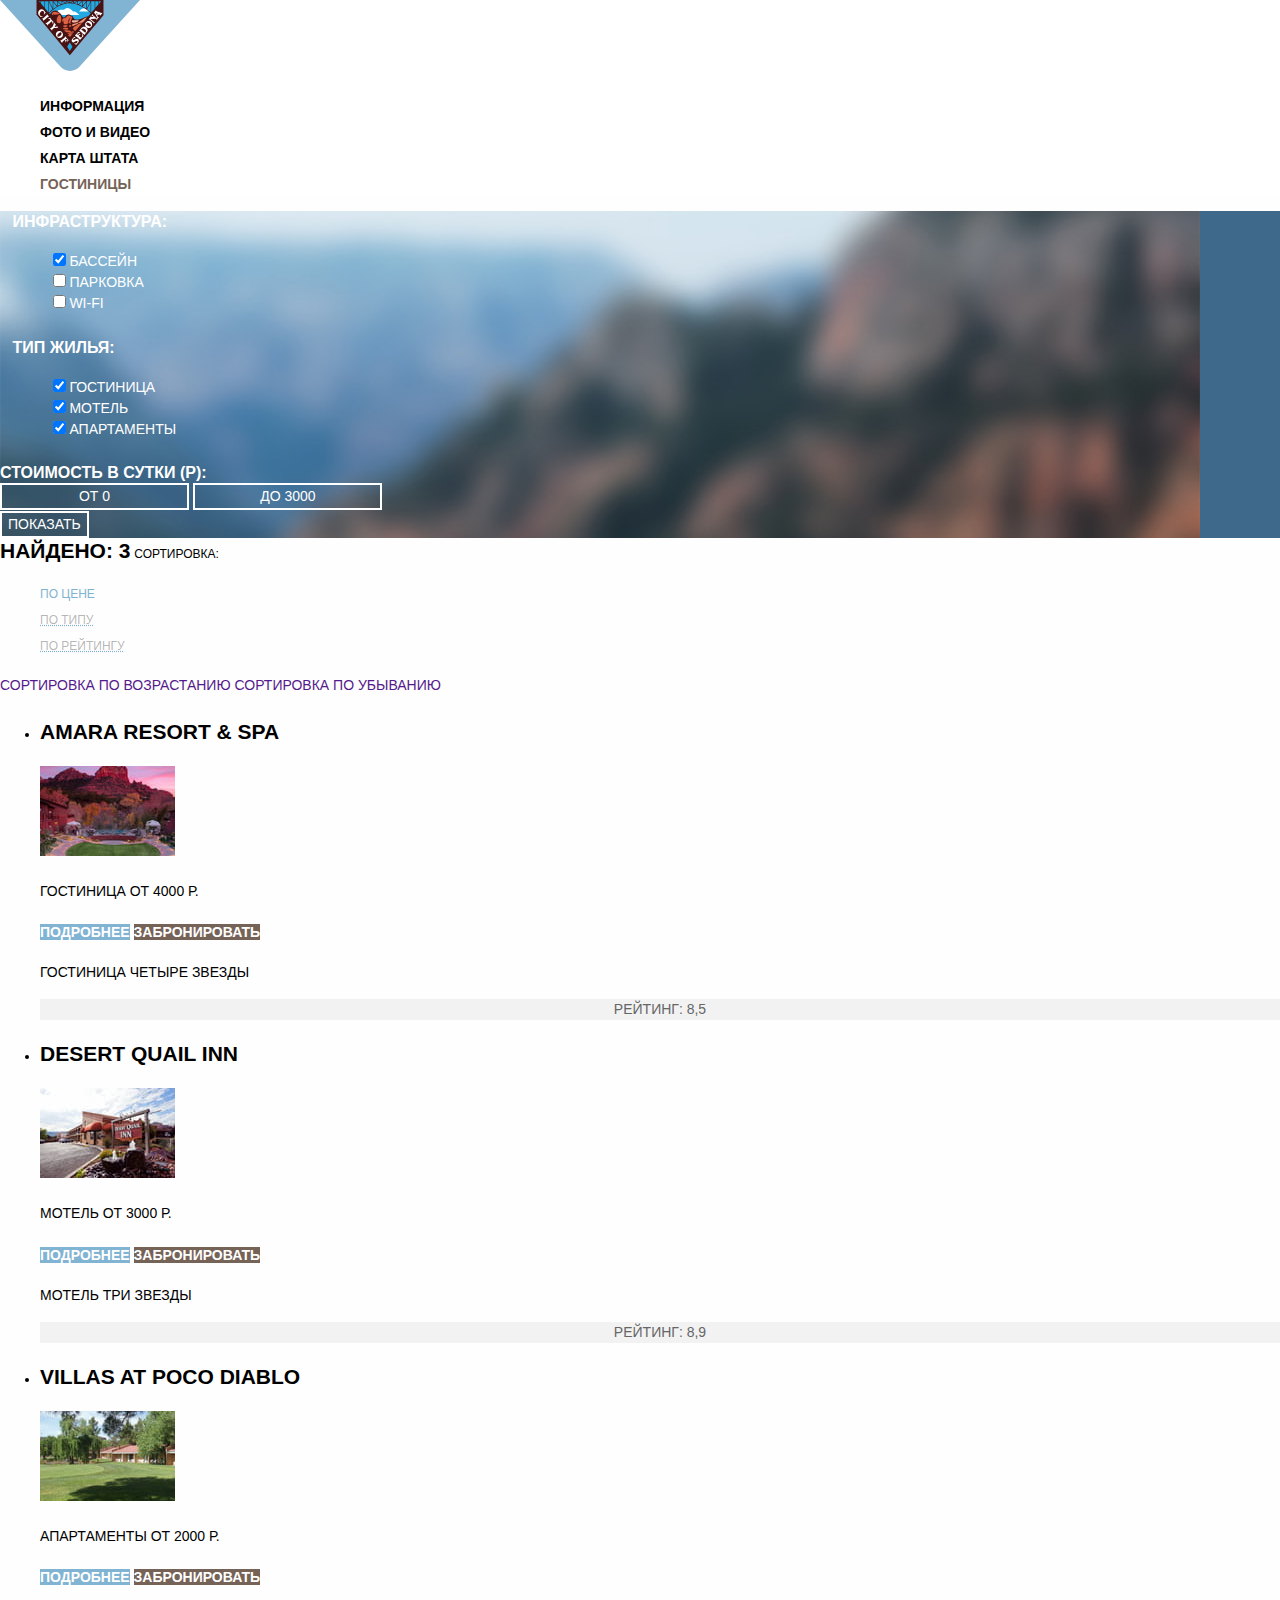
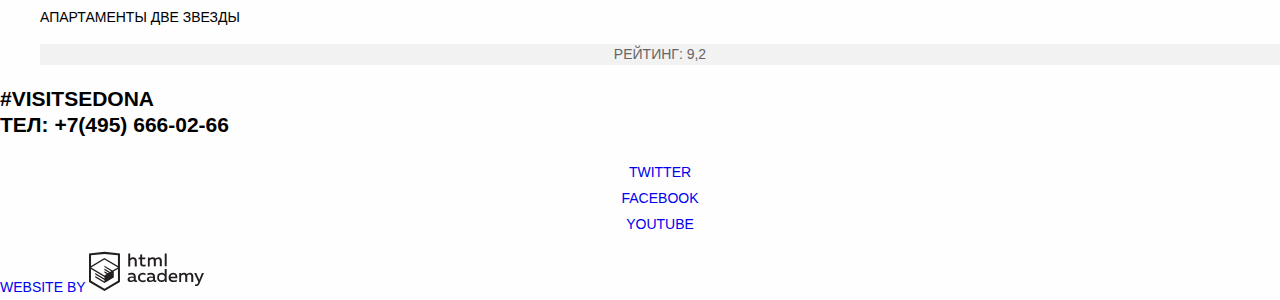
==== catalog.html @ 04dd604f "Личный проект: начинаем базовую стилизацию" ====
<!DOCTYPE html>
<html lang="ru">
  <head>
    <meta charset="utf-8">
    <title>HTML Academy: Седона</title>
    <link href="css/normalize.css" rel="stylesheet">
    <link href="css/style.css" rel="stylesheet">
  </head>
  <body class="catalog-page">
    <header class="header catalog-header">
      <a class="logo catalog-logo" href="index.html">
        <img src="img/logo-sedona.svg" width="140" height="71" alt="Логотип Седоны">
      </a>
      <nav class="nav">
        <ul class="nav-list">
          <li class="nav-item"> <a class="nav-link" href="">Информация</a></li>
          <li class="nav-item"> <a class="nav-link" href="">Фото и видео</a></li>
          <li class="nav-item"> <a class="nav-link" href="">Карта штата</a></li>
          <li class="nav-item"> <a class="nav-link current-page" href="">Гостиницы</a></li>
        </ul>
      </nav>
    </header>
    <main>
      <h1 class="visually-hidden">Поиск отелей</h1>
      <form class="find-hotel" action="https://echo.htmlacademy.ru" method="get">
        <fieldset>
          <legend>Инфраструктура:</legend>
          <ul class="hotel-infrastructure">
            <li>
              <label>
                <input type="checkbox" name="swimmingpool" checked>
                Бассейн
              </label>
            </li>
            <li>
              <label>
                <input type="checkbox" name="parking">
                Парковка
              </label>
            </li>
            <li>
              <label>
                <input type="checkbox" name="wi-fi">
                Wi-Fi
              </label>
            </li>
          </ul>
        </fieldset>
        <fieldset>
          <legend>Тип жилья:</legend>
          <ul class="hotel-type">
            <li>
              <label>
                <input type="checkbox" name="hotel" checked>
                Гостиница
              </label>
            </li>
            <li>
              <label>
                <input type="checkbox" name="motel" checked>
                Мотель
              </label>
            </li>
            <li>
              <label>
                <input type="checkbox" name="apart" checked>
                Апартаменты
              </label>
            </li>
          </ul>
        </fieldset>
        <div class="range-slider">
          <label for="price-min">Стоимость в сутки (Р):</label><br>
          <input type="text" name="price-min" id="price-min" value="От 0">
          <input type="text" name="price-max" value="До 3000">
          <div class="range-slider-track">
            <div class="range-slider-pin range-slider-pin-min"></div>
            <div class="range-slider-pin range-slider-pin-max"></div>
          </div>
        </div>
        <button class="search-btn" type="submit">Показать</button>
      </form>
      <div class="search-results">
        <span>Найдено: 3</span>
        <span>Сортировка:</span>
        <ul class="search-sorting">
          <li><a class="price-sorting current-sorting" href="">По цене</a></li>
          <li><a class="type-sorting" href="">По типу</a></li>
          <li><a class="raiting-sorting" href="">По рейтингу</a></li>
        </ul>
          <a class="sorting-up" href="">Сортировка по возрастанию</a>
          <a class="sorting-down" href="">Сортировка по убыванию</a>
      </div>
      <section>
        <h2 class="visually-hidden">Список найденных отелей</h2>
        <ul class="hotels-results">
          <li>
            <h3>Amara Resort & Spa</h3>
            <p> <a href=""><img src="img/hotel-amara-resort-spa.jpg" width="135" height="90" alt="Amara Resort & Spa"></a></p>
            <span>Гостиница</span>
            <span>От 4000 Р.</span>
            <p>
              <a class="button btn-about" href="">Подробнее</a>
              <a class="button btn-booking" href="">Забронировать</a>
            </p>
            <div class="stars four-stars">
              <span class="hotel-stars"> Гостиница четыре звезды</span>
            </div>
            <p class="hotel-raiting">Рейтинг: 8,5</p>
          </li>
          <li>
            <h3>Desert Quail Inn</h3>
            <p> <a href=""><img src="img/motel-desert-quail-inn.jpg" width="135" height="90" alt="Desert Quail Inn"></a></p>
            <span>Мотель</span>
            <span>От 3000 Р.</span>
            <p>
              <a class="button btn-about" href="">Подробнее</a>
              <a class="button btn-booking" href="">Забронировать</a>
            </p>
            <div class="stars three-stars">
              <span class="hotel-stars">Мотель три звезды</span>
            </div>
            <p class="hotel-raiting">Рейтинг: 8,9</p>
          </li>
          <li>
            <h3>Villas at Poco Diablo</h3>
            <p> <a href=""><img src="img/apart-villa-at-poco-diablo.jpg" width="135" height="90" alt="Villas at Poco Diablo"></a></p>
            <span>Апартаменты</span>
            <span>От 2000 Р.</span>
            <p>
              <a class="button btn-about" href="">Подробнее</a>
              <a class="button btn-booking" href="">Забронировать</a>
            </p>
            <div class="stars two-stars">
              <span class="hotel-stars">Апартаменты две звезды</span>
            </div>
            <p class="hotel-raiting">Рейтинг: 9,2</p>
          </li>
        </ul>
      </section>
    </main>
    <footer class="footer catalog-footer">
      <p class="footer-contacts">#visitSEDONA<br>
        Тел: +7(495) 666-02-66
      </p>
      <ul class="footer-social">
          <li><a class="social-btn" href="#">twitter</a></li>
          <li><a class="social-btn" href="#">facebook</a></li>
          <li><a class="social-btn" href="#">youtube</a></li>
        </ul>
      <a class="footer-copyright" href="https://htmlacademy.ru/intensive/htmlcss">
        <span>Website by</span>
        <svg id="Layer_1" data-name="Layer 1" xmlns="http://www.w3.org/2000/svg" viewBox="0 0 108.08 36.85" width="115" height="41">
          <title>logo-htmlacademy-small1</title>
          <path d="M44.61,26.88a2,2,0,0,0,.55-0.1v1.33a3.25,3.25,0,0,1-1.18.21,1.67,1.67,0,0,1-1.67-1,4.84,4.84,0,0,1-3.14,1.08c-1.51,0-2.91-.83-2.91-2.55,0-2.13,2-2.79,3.71-2.79a11.08,11.08,0,0,1,2.17.25v-0.3c0-1-.76-1.77-2.19-1.77a7.42,7.42,0,0,0-3,.64v-1.7a10.21,10.21,0,0,1,3.19-.55c2.36,0,3.81,1.12,3.81,3.65v3a0.54,0.54,0,0,0,.49.59h0.17Zm-6.44-1.13A1.35,1.35,0,0,0,39.63,27h0.11a3.39,3.39,0,0,0,2.41-1V24.58a9.72,9.72,0,0,0-1.81-.21c-1,0-2.16.33-2.16,1.38h0Zm12.36-6.11a5,5,0,0,1,2.57.64V22a4.08,4.08,0,0,0-2.3-.7,2.75,2.75,0,1,0,0,5.49,5,5,0,0,0,2.43-.64v1.71a6.27,6.27,0,0,1-2.76.57A4.21,4.21,0,0,1,46,24.51q0-.21,0-0.41a4.32,4.32,0,0,1,4.18-4.46h0.38Zm12.17,7.24a2,2,0,0,0,.55-0.1v1.33a3.25,3.25,0,0,1-1.18.21,1.67,1.67,0,0,1-1.67-1,4.84,4.84,0,0,1-3.14,1.08c-1.51,0-2.91-.83-2.91-2.55,0-2.13,2-2.79,3.71-2.79a11.08,11.08,0,0,1,2.17.25v-0.3c0-1-.76-1.77-2.19-1.77a7.42,7.42,0,0,0-3,.64v-1.7a10.21,10.21,0,0,1,3.19-.55c2.36,0,3.81,1.12,3.81,3.65v3a0.54,0.54,0,0,0,.49.59h0.17Zm-6.44-1.13A1.35,1.35,0,0,0,57.73,27h0.11a3.39,3.39,0,0,0,2.41-1V24.58a9.72,9.72,0,0,0-1.81-.21c-1.06,0-2.16.33-2.16,1.38h0ZM73,16V28.2H71.35V26.88a3.88,3.88,0,0,1-3.19,1.54,4.4,4.4,0,0,1,0-8.78,3.81,3.81,0,0,1,3,1.3V16H73Zm-4.53,5.22a2.76,2.76,0,1,0,0,5.52A2.86,2.86,0,0,0,71.15,25V23A2.91,2.91,0,0,0,68.49,21.27ZM79,19.64c3.31,0,4.46,2.68,3.92,5.09H76.7c0.21,1.5,1.67,2.11,3.19,2.11a6.11,6.11,0,0,0,2.64-.59v1.6a7.14,7.14,0,0,1-3,.57C77,28.42,74.78,27,74.78,24a4.18,4.18,0,0,1,4-4.39H79Zm0.09,1.54a2.28,2.28,0,0,0-2.44,2.1v0.06H81.3A2,2,0,0,0,79.13,21.18Zm5.73,7V19.87h1.65v1a3.81,3.81,0,0,1,2.78-1.27A2.86,2.86,0,0,1,91.89,21a4.12,4.12,0,0,1,2.91-1.33A3.06,3.06,0,0,1,98,23V28.2h-1.9V23.05a1.59,1.59,0,0,0-1.42-1.75H94.42a2.8,2.8,0,0,0-2.07,1.12V28.2h-1.9V23.05A1.59,1.59,0,0,0,89,21.31H88.8a3,3,0,0,0-2.21,1.29v5.63H84.86Zm21.31-8.33h1.9l-3.91,9.46c-0.9,2.17-2.09,2.86-3.35,2.86a4.76,4.76,0,0,1-1.1-.14V30.46a2.86,2.86,0,0,0,.85.12c0.9,0,1.58-.64,2.07-1.9l0.17-.42-4-8.4h2l2.86,6.29ZM38.73,1.46V6.22a3.81,3.81,0,0,1,2.7-1.14,3.25,3.25,0,0,1,3.44,3.4v5.15H43V8.72a1.81,1.81,0,0,0-1.61-2h-0.3a2.93,2.93,0,0,0-2.32,1.39v5.52h-1.9V1.46h1.9ZM49.94,2.31v3h3V6.91h-3v3.81c0,1.1.5,1.46,1.58,1.46a4.49,4.49,0,0,0,1.69-.33v1.6A6.8,6.8,0,0,1,51,13.8a2.55,2.55,0,0,1-2.86-2.74V6.89H46.58V5.26h1.5V2.74Zm5.4,11.31V5.28H57v1A3.81,3.81,0,0,1,59.77,5a2.86,2.86,0,0,1,2.6,1.33A4.12,4.12,0,0,1,65.28,5,3.06,3.06,0,0,1,68.44,8.4v5.21h-1.9V8.46a1.59,1.59,0,0,0-1.42-1.75H64.89a2.8,2.8,0,0,0-2.07,1.12v5.78h-1.9V8.46A1.59,1.59,0,0,0,59.5,6.71H59.27A3,3,0,0,0,57.06,8v5.63H55.34ZM71.17,1.45H73V13.6H71.17V1.45ZM14.71,0H14.55L0,1.54V28.21l14.55,8.66,14.55-8.66V1.54Zm12.5,27.1L14.55,34.64,1.9,27.12V16.18l12.59,7.5V25L5.86,19.9v1.31l8.68,5.21v1.39L5.87,22.65V24l8.68,5.21,8.75-5.24V18.31L27.2,16V27.12Zm0-12.53-3.48,2-1.6,1L14.51,13v1.31L21,18.23H21l-0.14.09-1,.54-5.37-3.2V17l4.24,2.52-1,.67-3.2-1.9v1.31l2.1,1.24L14.5,22.1,2,14.65,14.51,7.11Zm0-1.32L14.49,5.76,1.91,13.25v-10L14.56,1.92,27.21,3.25v10h0Z" transform="translate(0 -0.02)" fill="#231f20"/>
        </svg>
      </a>
    </footer>
  </body>
</html>
---- css/style.css ----
/* pt-sans-regular - latin_cyrillic */
@font-face {
  font-family: 'PT Sans';
  font-style: normal;
  font-weight: 400;
  src: url('../fonts/pt-sans-v11-latin_cyrillic-regular.eot'); /* IE9 Compat Modes */
  src: local('PT Sans'), local('PTSans-Regular'),
       url('../fonts/pt-sans-v11-latin_cyrillic-regular.eot?#iefix') format('embedded-opentype'), /* IE6-IE8 */
       url('../fonts/pt-sans-v11-latin_cyrillic-regular.woff2') format('woff2'), /* Super Modern Browsers */
       url('../fonts/pt-sans-v11-latin_cyrillic-regular.woff') format('woff'), /* Modern Browsers */
       url('../fonts/pt-sans-v11-latin_cyrillic-regular.ttf') format('truetype'), /* Safari, Android, iOS */
       url('../fonts/pt-sans-v11-latin_cyrillic-regular.svg#PTSans') format('svg'); /* Legacy iOS */
}
/* pt-sans-700 - latin_cyrillic */
@font-face {
  font-family: 'PT Sans';
  font-style: normal;
  font-weight: 700;
  src: url('../fonts/pt-sans-v11-latin_cyrillic-700.eot'); /* IE9 Compat Modes */
  src: local('PT Sans Bold'), local('PTSans-Bold'),
       url('../fonts/pt-sans-v11-latin_cyrillic-700.eot?#iefix') format('embedded-opentype'), /* IE6-IE8 */
       url('../fonts/pt-sans-v11-latin_cyrillic-700.woff2') format('woff2'), /* Super Modern Browsers */
       url('../fonts/pt-sans-v11-latin_cyrillic-700.woff') format('woff'), /* Modern Browsers */
       url('../fonts/pt-sans-v11-latin_cyrillic-700.ttf') format('truetype'), /* Safari, Android, iOS */
       url('../fonts/pt-sans-v11-latin_cyrillic-700.svg#PTSans') format('svg'); /* Legacy iOS */
}

body {
  margin: 0;
  padding: 0;
  font-family: "PT Sans Narrow", Arial, sans-serif;
  font-size: 14px;
  line-height: 26px;
  color: #000000;
  text-transform: uppercase;
  background-color: #ffffff;
}
.catalog-page {
  background-color: #fefefe;
}
a {
  text-decoration: none;
}
.visually-hidden {
  position: absolute;
  width: 1px;
  height: 1px;
  margin: -1px;
  border: 0px;
  clip: rect(0 0 0 0);
  overflow: hidden;
}
.button {
  font-weight: bold;
  color: #ffffff;
  text-align: center;
  vertical-align: middle;
  border: none;
}

/* ---------------- HEADER ----------------- */
.header {
  background-color: #ffffff;
}
.nav-list {
  list-style: none;
}
.nav a{
  color: #000000;
  font-weight: bold;
}
.nav a:hover,
.nav a:focus {
  color: #81b3d2;
}
.nav a:active{
  color: rgba(0, 0, 0, 0.3);
}
.nav .current-page,
.nav .current-page:hover,
.nav .current-page:focus,
.nav .current-page:active {
  color: #766357;
}

/* ---------------- MAIN ----------------- */
.welcome-sedona {
  text-align: center;
  background: url("../img/white-mask.svg") no-repeat,
  #dbe9f2 url("../img/background-index.jpg") no-repeat;
}
.text-welcome-sedona {
  background-color: #ffffff;
}
.text-welcome-sedona p:first-child {
  font-size: 21px;
  font-weight: bold;
}
.text-welcome-sedona p:last-child {
  color: #333333;
}

.features-list {
  list-style: none;
}
.features-item h3,
.features-item p {
  text-align: center;
} /* span'ы пока не центрирую, т.к. это материал из следующих лекций */
.features-item h3{
  font-size: 21px;
  line-height: 21px;
  font-weight: bold;
}
.features-item p {
  line-height: 21px;
  color: #333333;
}
.illustrated-feature h3,
.illustrated-feature span,
.illustrated-feature p {
  color: #ffffff;
}
div.illustrated-feature {
  background-color: #81b3d2;
}

.city-feature-house::before,
.city-feature-food::before,
.city-feature-gift::before {
  content: "";
  position: absolute;
  background-repeat:no-repeat;
}

.city-feature-house::before {
  width: 75px;
  height: 72px;
  background-image: url("../img/icon-1.svg");
}
.city-feature-food::before {
  width: 74px;
  height: 70px;
  background-image: url("../img/icon-2.svg");
}
.city-feature-gift::before {
  width: 64px;
  height: 76px;
  background-image: url("../img/icon-3.svg");
}
.want-to-search p:first-child {
  font-size: 30px;
  font-weight: bold;
  line-height: 36px;
  text-align: center;
}
.want-to-search p:last-child {
  line-height: 24px;
  text-align: center;
}

.btn-popup,
.btn-submit-booking {
  font-size: 21px;
}
.btn-popup,
.btn-booking {
  background-color: #766357;
}
.btn-popup:hover,
.btn-booking:hover {
  background-color: #604e43;
}
.btn-popup:focus,
.btn-booking:focus {
  background-color: #604e43;
  outline: 2px solid black;
}
.btn-popup:active,
.btn-booking:active  {
  color: rgba(255, 255, 255, 0.3);
  background-color: #503e33;
  outline: none;
}
/* .popup-booking {
  display: none;
} */
.popup-booking {
  font: inherit;
  font-weight:bold;
  text-align: left;
}
.popup-booking input{
  font: inherit;
  font-weight: bold;
  text-transform: uppercase;
  background-color: #f2f2f2;
  border: none;
}
.popup-booking input:hover {
  background-color: #ebebeb;
}
.popup-booking input:focus {
  background-color: transparent;
  outline: 2px solid #e5e5e5;
}
.popup-booking input[type="number"] {
  text-align: center;
}
.btn-submit-booking,
.btn-about {
  background-color: #81b3d2;
}
.btn-submit-booking:hover,
.btn-about:hover {
  background-color: #669ec0;
}
.btn-submit-booking:focus,
.btn-about:focus {
  background-color: #669ec0;
  outline: 2px solid #6672c0;
}
.btn-submit-booking:active,
.btn-about:active {
  color: rgba(255, 255, 255, 0.3);
  background-color: #5496bd;
  outline: none;
}

.find-hotel {
  color: #ffffff;
  background-color: #3e698b;
  background-image: url("../img/filter-background.jpg");
  background-position: 0 40%; /*40% - временное смещение, чтобы белый текст был читабелен на этом фоне*/
  background-repeat: no-repeat;
}
.find-hotel fieldset {
  border: none;
}
.find-hotel legend,
.range-slider {
  font-size: 16px;
  font-weight: bold;
  line-height: 21px;
}
.find-hotel ul {
  list-style: none;
  line-height: 21px;
}
.range-slider input,
.search-btn {
  font: inherit;
  font-size: 14px;
  font-weight: normal;
  line-height: 21px;
  color: #ffffff;
  text-transform: uppercase;
  text-align: center;
  vertical-align: middle;
  background-color: transparent;
  border: 2px solid white;
}
.search-btn:hover,
.search-btn:focus {
  color: #000000;
  background-color: #ffffff;
}
.search-results ul {
  list-style: none;
}
.search-results span:first-child {
  font-size: 21px;
  font-weight: bold;
}
.search-results span:nth-child(2),
.search-sorting a {
  font-size: 12px;
  line-height: 18px;
}
.search-sorting a {
  color: rgba(0, 0, 0, 0.3);
  text-decoration: underline dotted #81b3d2;
}
.search-sorting a:hover,
.search-sorting a:focus {
  color: #81b3d2;
}
.search-sorting a:active {
  color: #000000;
  text-decoration: none;
}
.search-sorting .current-sorting,
.search-sorting .current-sorting:hover,
.search-sorting .current-sorting:focus,
.search-sorting .current-sorting:active {
  color: #81b3d2;
  text-decoration: none;
}
.hotels-results h3 {
  font-size: 21px;
  font-weight: bold;
}
.hotel-raiting {
  color: #666666;
  line-height: 21px;
  text-align: center;
  background-color: #f2f2f2;
}

/* ---------------- FOOTER ----------------- */
.index-footer a{
  color: inherit;
}
.footer-contacts {
  font-size: 21px;
  font-weight: bold;
}
.footer-social {
  text-align: center;
}
ul.footer-social {
  list-style: none;
}
.footer-copyright path:hover {
  fill: #81b3d2;
}
.footer-copyright path:active {
  fill:#bdbbbc;
}
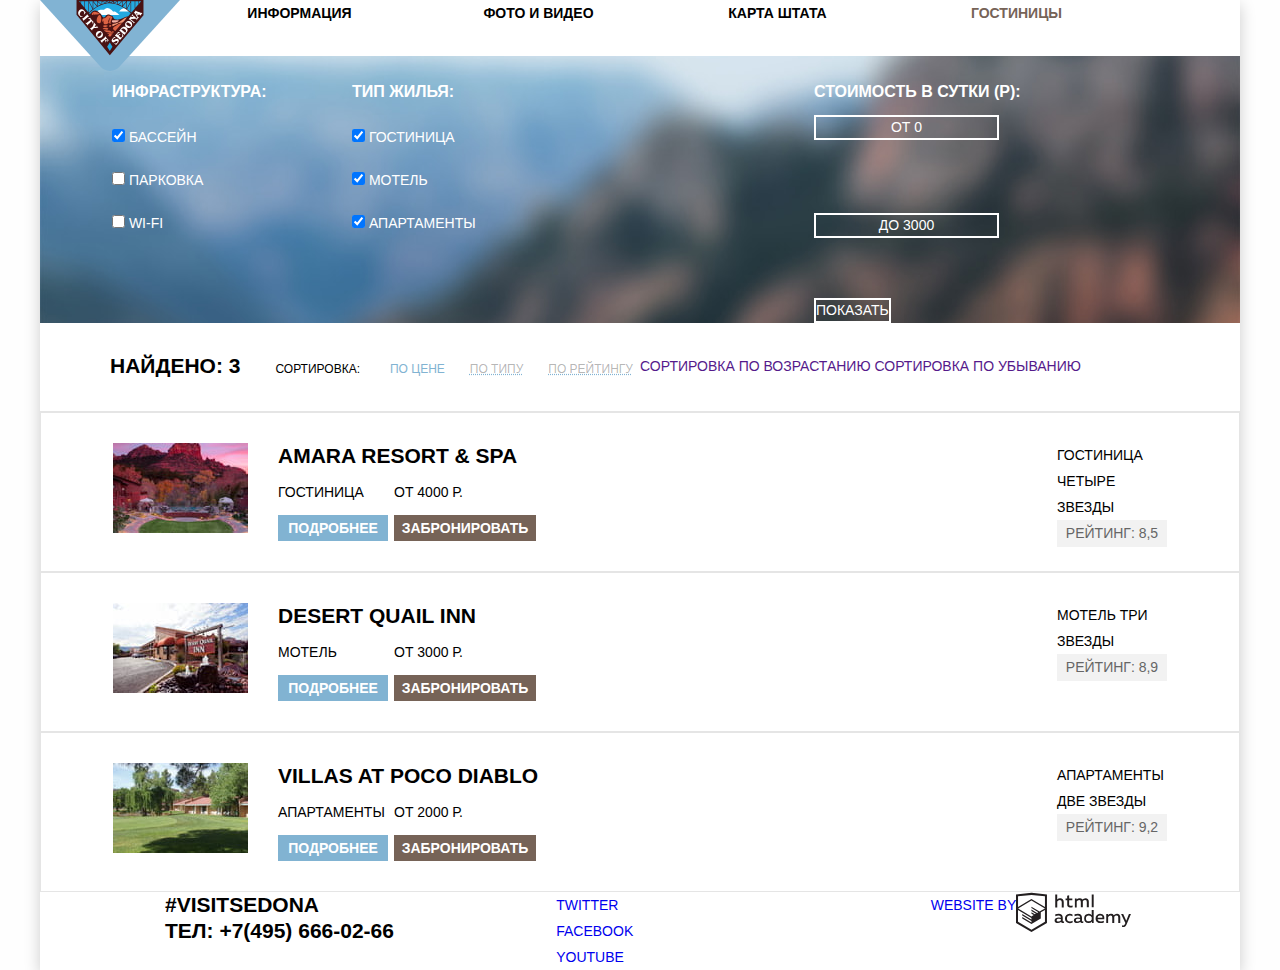
==== commit 9f6d581b: "Личный проект: начинаем строить сетку на флексах" ====
--- a/catalog.html
+++ b/catalog.html
@@ -7,154 +7,174 @@
     <link href="css/style.css" rel="stylesheet">
   </head>
   <body class="catalog-page">
-    <header class="header catalog-header">
-      <a class="logo catalog-logo" href="index.html">
-        <img src="img/logo-sedona.svg" width="140" height="71" alt="Логотип Седоны">
-      </a>
-      <nav class="nav">
-        <ul class="nav-list">
-          <li class="nav-item"> <a class="nav-link" href="">Информация</a></li>
-          <li class="nav-item"> <a class="nav-link" href="">Фото и видео</a></li>
-          <li class="nav-item"> <a class="nav-link" href="">Карта штата</a></li>
-          <li class="nav-item"> <a class="nav-link current-page" href="">Гостиницы</a></li>
-        </ul>
-      </nav>
-    </header>
-    <main>
-      <h1 class="visually-hidden">Поиск отелей</h1>
-      <form class="find-hotel" action="https://echo.htmlacademy.ru" method="get">
-        <fieldset>
-          <legend>Инфраструктура:</legend>
-          <ul class="hotel-infrastructure">
-            <li>
-              <label>
-                <input type="checkbox" name="swimmingpool" checked>
-                Бассейн
-              </label>
+    <div class="container-wrapper">
+      <header class="header catalog-header">
+        <a class="logo catalog-logo" href="index.html">
+          <img src="img/logo-sedona.svg" width="140" height="71" alt="Логотип Седоны">
+        </a>
+        <nav class="nav">
+          <ul class="nav-list">
+            <li class="nav-item"> <a class="nav-link" href="">Информация</a></li>
+            <li class="nav-item"> <a class="nav-link" href="">Фото и видео</a></li>
+            <li class="nav-item"> <a class="nav-link" href="">Карта штата</a></li>
+            <li class="nav-item"> <a class="nav-link current-page" href="">Гостиницы</a></li>
+          </ul>
+        </nav>
+      </header>
+      <main>
+        <h1 class="visually-hidden">Поиск отелей</h1>
+        <form class="find-hotel" action="https://echo.htmlacademy.ru" method="get">
+          <fieldset>
+            <legend>Инфраструктура:</legend>
+            <ul class="hotel-infrastructure">
+              <li>
+                <label>
+                  <input type="checkbox" name="swimmingpool" checked>
+                  Бассейн
+                </label>
+              </li>
+              <li>
+                <label>
+                  <input type="checkbox" name="parking">
+                  Парковка
+                </label>
+              </li>
+              <li>
+                <label>
+                  <input type="checkbox" name="wi-fi">
+                  Wi-Fi
+                </label>
+              </li>
+            </ul>
+          </fieldset>
+          <fieldset>
+            <legend>Тип жилья:</legend>
+            <ul class="hotel-type">
+              <li>
+                <label>
+                  <input type="checkbox" name="hotel" checked>
+                  Гостиница
+                </label>
+              </li>
+              <li>
+                <label>
+                  <input type="checkbox" name="motel" checked>
+                  Мотель
+                </label>
+              </li>
+              <li>
+                <label>
+                  <input type="checkbox" name="apart" checked>
+                  Апартаменты
+                </label>
+              </li>
+            </ul>
+          </fieldset>
+          <div class="range-slider">
+            <label for="price-min">Стоимость в сутки (Р):</label><br>
+            <input type="text" name="price-min" id="price-min" value="От 0">
+            <input type="text" name="price-max" value="До 3000">
+            <div class="range-slider-track">
+              <div class="range-slider-pin range-slider-pin-min"></div>
+              <div class="range-slider-pin range-slider-pin-max"></div>
+            </div>
+            <button class="search-btn" type="submit">Показать</button>
+          </div>
+        </form>
+        <div class="search-wrapper">
+          <div class="search-results">
+            <span>Найдено: 3</span>
+            <span>Сортировка:</span>
+            <ul class="search-sorting">
+              <li><a class="price-sorting current-sorting" href="">По цене</a></li>
+              <li><a class="type-sorting" href="">По типу</a></li>
+              <li><a class="raiting-sorting" href="">По рейтингу</a></li>
+            </ul>
+          </div>
+          <div class="btn-sorting">
+            <a class="sorting-up" href="">Сортировка по возрастанию</a>
+            <a class="sorting-down" href="">Сортировка по убыванию</a>
+          </div>
+        </div>
+        <section>
+          <h2 class="visually-hidden">Список найденных отелей</h2>
+          <ul class="hotels-results">
+            <li class="hotels">
+              <p> <a href=""><img src="img/hotel-amara-resort-spa.jpg" width="135" height="90" alt="Amara Resort & Spa"></a></p>
+              <div class="hotels-info-wrapper">
+                <h3>Amara Resort & Spa</h3>
+                <span>Гостиница</span>
+                <span>От 4000 Р.</span>
+                <p class="btn-wrapper">
+                  <a class="button btn-about" href="">Подробнее</a>
+                  <a class="button btn-booking" href="">Забронировать</a>
+                </p>
+              </div>
+              <div class="raiting-info-wrapper">
+                <div class="stars four-stars">
+                  <span class="hotel-stars"> Гостиница четыре звезды</span>
+                </div>
+                <p class="hotel-raiting">Рейтинг: 8,5</p>
+              </div>
             </li>
-            <li>
-              <label>
-                <input type="checkbox" name="parking">
-                Парковка
-              </label>
+            <li class="hotels">
+              <p> <a href=""><img src="img/motel-desert-quail-inn.jpg" width="135" height="90" alt="Desert Quail Inn"></a></p>
+              <div class="hotels-info-wrapper">
+                <h3>Desert Quail Inn</h3>
+                <span>Мотель</span>
+                <span>От 3000 Р.</span>
+                <p class="btn-wrapper">
+                  <a class="button btn-about" href="">Подробнее</a>
+                  <a class="button btn-booking" href="">Забронировать</a>
+                </p>
+              </div>
+              <div class="raiting-info-wrapper">
+                <div class="stars three-stars">
+                  <span class="hotel-stars">Мотель три звезды</span>
+                </div>
+                <p class="hotel-raiting">Рейтинг: 8,9</p>
+              </div>
             </li>
-            <li>
-              <label>
-                <input type="checkbox" name="wi-fi">
-                Wi-Fi
-              </label>
+            <li class="hotels">
+              <p> <a href=""><img src="img/apart-villa-at-poco-diablo.jpg" width="135" height="90" alt="Villas at Poco Diablo"></a></p>
+              <div class="hotels-info-wrapper">
+                <h3>Villas at Poco Diablo</h3>
+                <span>Апартаменты</span>
+                <span>От 2000 Р.</span>
+                <p class="btn-wrapper">
+                  <a class="button btn-about" href="">Подробнее</a>
+                  <a class="button btn-booking" href="">Забронировать</a>
+                </p>
+              </div>
+              <div class="raiting-info-wrapper">
+                <div class="stars two-stars">
+                  <span class="hotel-stars">Апартаменты две звезды</span>
+                </div>
+                <p class="hotel-raiting">Рейтинг: 9,2</p>
+              </div>
             </li>
           </ul>
-        </fieldset>
-        <fieldset>
-          <legend>Тип жилья:</legend>
-          <ul class="hotel-type">
-            <li>
-              <label>
-                <input type="checkbox" name="hotel" checked>
-                Гостиница
-              </label>
-            </li>
-            <li>
-              <label>
-                <input type="checkbox" name="motel" checked>
-                Мотель
-              </label>
-            </li>
-            <li>
-              <label>
-                <input type="checkbox" name="apart" checked>
-                Апартаменты
-              </label>
-            </li>
+        </section>
+      </main>
+      <footer class="footer catalog-footer">
+        <div class="footer-container">
+          <p class="footer-contacts">#visitSEDONA<br>
+            Тел: +7(495) 666-02-66
+          </p>
+          <ul class="footer-social">
+            <li><a class="social-btn" href="#">twitter</a></li>
+            <li><a class="social-btn" href="#">facebook</a></li>
+            <li><a class="social-btn" href="#">youtube</a></li>
           </ul>
-        </fieldset>
-        <div class="range-slider">
-          <label for="price-min">Стоимость в сутки (Р):</label><br>
-          <input type="text" name="price-min" id="price-min" value="От 0">
-          <input type="text" name="price-max" value="До 3000">
-          <div class="range-slider-track">
-            <div class="range-slider-pin range-slider-pin-min"></div>
-            <div class="range-slider-pin range-slider-pin-max"></div>
-          </div>
+          <a class="footer-copyright" href="https://htmlacademy.ru/intensive/htmlcss">
+            <span>Website by</span>
+            <svg id="Layer_1" data-name="Layer 1" xmlns="http://www.w3.org/2000/svg" viewBox="0 0 108.08 36.85" width="115" height="41">
+              <title>logo-htmlacademy-small1</title>
+              <path d="M44.61,26.88a2,2,0,0,0,.55-0.1v1.33a3.25,3.25,0,0,1-1.18.21,1.67,1.67,0,0,1-1.67-1,4.84,4.84,0,0,1-3.14,1.08c-1.51,0-2.91-.83-2.91-2.55,0-2.13,2-2.79,3.71-2.79a11.08,11.08,0,0,1,2.17.25v-0.3c0-1-.76-1.77-2.19-1.77a7.42,7.42,0,0,0-3,.64v-1.7a10.21,10.21,0,0,1,3.19-.55c2.36,0,3.81,1.12,3.81,3.65v3a0.54,0.54,0,0,0,.49.59h0.17Zm-6.44-1.13A1.35,1.35,0,0,0,39.63,27h0.11a3.39,3.39,0,0,0,2.41-1V24.58a9.72,9.72,0,0,0-1.81-.21c-1,0-2.16.33-2.16,1.38h0Zm12.36-6.11a5,5,0,0,1,2.57.64V22a4.08,4.08,0,0,0-2.3-.7,2.75,2.75,0,1,0,0,5.49,5,5,0,0,0,2.43-.64v1.71a6.27,6.27,0,0,1-2.76.57A4.21,4.21,0,0,1,46,24.51q0-.21,0-0.41a4.32,4.32,0,0,1,4.18-4.46h0.38Zm12.17,7.24a2,2,0,0,0,.55-0.1v1.33a3.25,3.25,0,0,1-1.18.21,1.67,1.67,0,0,1-1.67-1,4.84,4.84,0,0,1-3.14,1.08c-1.51,0-2.91-.83-2.91-2.55,0-2.13,2-2.79,3.71-2.79a11.08,11.08,0,0,1,2.17.25v-0.3c0-1-.76-1.77-2.19-1.77a7.42,7.42,0,0,0-3,.64v-1.7a10.21,10.21,0,0,1,3.19-.55c2.36,0,3.81,1.12,3.81,3.65v3a0.54,0.54,0,0,0,.49.59h0.17Zm-6.44-1.13A1.35,1.35,0,0,0,57.73,27h0.11a3.39,3.39,0,0,0,2.41-1V24.58a9.72,9.72,0,0,0-1.81-.21c-1.06,0-2.16.33-2.16,1.38h0ZM73,16V28.2H71.35V26.88a3.88,3.88,0,0,1-3.19,1.54,4.4,4.4,0,0,1,0-8.78,3.81,3.81,0,0,1,3,1.3V16H73Zm-4.53,5.22a2.76,2.76,0,1,0,0,5.52A2.86,2.86,0,0,0,71.15,25V23A2.91,2.91,0,0,0,68.49,21.27ZM79,19.64c3.31,0,4.46,2.68,3.92,5.09H76.7c0.21,1.5,1.67,2.11,3.19,2.11a6.11,6.11,0,0,0,2.64-.59v1.6a7.14,7.14,0,0,1-3,.57C77,28.42,74.78,27,74.78,24a4.18,4.18,0,0,1,4-4.39H79Zm0.09,1.54a2.28,2.28,0,0,0-2.44,2.1v0.06H81.3A2,2,0,0,0,79.13,21.18Zm5.73,7V19.87h1.65v1a3.81,3.81,0,0,1,2.78-1.27A2.86,2.86,0,0,1,91.89,21a4.12,4.12,0,0,1,2.91-1.33A3.06,3.06,0,0,1,98,23V28.2h-1.9V23.05a1.59,1.59,0,0,0-1.42-1.75H94.42a2.8,2.8,0,0,0-2.07,1.12V28.2h-1.9V23.05A1.59,1.59,0,0,0,89,21.31H88.8a3,3,0,0,0-2.21,1.29v5.63H84.86Zm21.31-8.33h1.9l-3.91,9.46c-0.9,2.17-2.09,2.86-3.35,2.86a4.76,4.76,0,0,1-1.1-.14V30.46a2.86,2.86,0,0,0,.85.12c0.9,0,1.58-.64,2.07-1.9l0.17-.42-4-8.4h2l2.86,6.29ZM38.73,1.46V6.22a3.81,3.81,0,0,1,2.7-1.14,3.25,3.25,0,0,1,3.44,3.4v5.15H43V8.72a1.81,1.81,0,0,0-1.61-2h-0.3a2.93,2.93,0,0,0-2.32,1.39v5.52h-1.9V1.46h1.9ZM49.94,2.31v3h3V6.91h-3v3.81c0,1.1.5,1.46,1.58,1.46a4.49,4.49,0,0,0,1.69-.33v1.6A6.8,6.8,0,0,1,51,13.8a2.55,2.55,0,0,1-2.86-2.74V6.89H46.58V5.26h1.5V2.74Zm5.4,11.31V5.28H57v1A3.81,3.81,0,0,1,59.77,5a2.86,2.86,0,0,1,2.6,1.33A4.12,4.12,0,0,1,65.28,5,3.06,3.06,0,0,1,68.44,8.4v5.21h-1.9V8.46a1.59,1.59,0,0,0-1.42-1.75H64.89a2.8,2.8,0,0,0-2.07,1.12v5.78h-1.9V8.46A1.59,1.59,0,0,0,59.5,6.71H59.27A3,3,0,0,0,57.06,8v5.63H55.34ZM71.17,1.45H73V13.6H71.17V1.45ZM14.71,0H14.55L0,1.54V28.21l14.55,8.66,14.55-8.66V1.54Zm12.5,27.1L14.55,34.64,1.9,27.12V16.18l12.59,7.5V25L5.86,19.9v1.31l8.68,5.21v1.39L5.87,22.65V24l8.68,5.21,8.75-5.24V18.31L27.2,16V27.12Zm0-12.53-3.48,2-1.6,1L14.51,13v1.31L21,18.23H21l-0.14.09-1,.54-5.37-3.2V17l4.24,2.52-1,.67-3.2-1.9v1.31l2.1,1.24L14.5,22.1,2,14.65,14.51,7.11Zm0-1.32L14.49,5.76,1.91,13.25v-10L14.56,1.92,27.21,3.25v10h0Z" transform="translate(0 -0.02)" fill="#231f20"/>
+            </svg>
+          </a>
         </div>
-        <button class="search-btn" type="submit">Показать</button>
-      </form>
-      <div class="search-results">
-        <span>Найдено: 3</span>
-        <span>Сортировка:</span>
-        <ul class="search-sorting">
-          <li><a class="price-sorting current-sorting" href="">По цене</a></li>
-          <li><a class="type-sorting" href="">По типу</a></li>
-          <li><a class="raiting-sorting" href="">По рейтингу</a></li>
-        </ul>
-          <a class="sorting-up" href="">Сортировка по возрастанию</a>
-          <a class="sorting-down" href="">Сортировка по убыванию</a>
-      </div>
-      <section>
-        <h2 class="visually-hidden">Список найденных отелей</h2>
-        <ul class="hotels-results">
-          <li>
-            <h3>Amara Resort & Spa</h3>
-            <p> <a href=""><img src="img/hotel-amara-resort-spa.jpg" width="135" height="90" alt="Amara Resort & Spa"></a></p>
-            <span>Гостиница</span>
-            <span>От 4000 Р.</span>
-            <p>
-              <a class="button btn-about" href="">Подробнее</a>
-              <a class="button btn-booking" href="">Забронировать</a>
-            </p>
-            <div class="stars four-stars">
-              <span class="hotel-stars"> Гостиница четыре звезды</span>
-            </div>
-            <p class="hotel-raiting">Рейтинг: 8,5</p>
-          </li>
-          <li>
-            <h3>Desert Quail Inn</h3>
-            <p> <a href=""><img src="img/motel-desert-quail-inn.jpg" width="135" height="90" alt="Desert Quail Inn"></a></p>
-            <span>Мотель</span>
-            <span>От 3000 Р.</span>
-            <p>
-              <a class="button btn-about" href="">Подробнее</a>
-              <a class="button btn-booking" href="">Забронировать</a>
-            </p>
-            <div class="stars three-stars">
-              <span class="hotel-stars">Мотель три звезды</span>
-            </div>
-            <p class="hotel-raiting">Рейтинг: 8,9</p>
-          </li>
-          <li>
-            <h3>Villas at Poco Diablo</h3>
-            <p> <a href=""><img src="img/apart-villa-at-poco-diablo.jpg" width="135" height="90" alt="Villas at Poco Diablo"></a></p>
-            <span>Апартаменты</span>
-            <span>От 2000 Р.</span>
-            <p>
-              <a class="button btn-about" href="">Подробнее</a>
-              <a class="button btn-booking" href="">Забронировать</a>
-            </p>
-            <div class="stars two-stars">
-              <span class="hotel-stars">Апартаменты две звезды</span>
-            </div>
-            <p class="hotel-raiting">Рейтинг: 9,2</p>
-          </li>
-        </ul>
-      </section>
-    </main>
-    <footer class="footer catalog-footer">
-      <p class="footer-contacts">#visitSEDONA<br>
-        Тел: +7(495) 666-02-66
-      </p>
-      <ul class="footer-social">
-          <li><a class="social-btn" href="#">twitter</a></li>
-          <li><a class="social-btn" href="#">facebook</a></li>
-          <li><a class="social-btn" href="#">youtube</a></li>
-        </ul>
-      <a class="footer-copyright" href="https://htmlacademy.ru/intensive/htmlcss">
-        <span>Website by</span>
-        <svg id="Layer_1" data-name="Layer 1" xmlns="http://www.w3.org/2000/svg" viewBox="0 0 108.08 36.85" width="115" height="41">
-          <title>logo-htmlacademy-small1</title>
-          <path d="M44.61,26.88a2,2,0,0,0,.55-0.1v1.33a3.25,3.25,0,0,1-1.18.21,1.67,1.67,0,0,1-1.67-1,4.84,4.84,0,0,1-3.14,1.08c-1.51,0-2.91-.83-2.91-2.55,0-2.13,2-2.79,3.71-2.79a11.08,11.08,0,0,1,2.17.25v-0.3c0-1-.76-1.77-2.19-1.77a7.42,7.42,0,0,0-3,.64v-1.7a10.21,10.21,0,0,1,3.19-.55c2.36,0,3.81,1.12,3.81,3.65v3a0.54,0.54,0,0,0,.49.59h0.17Zm-6.44-1.13A1.35,1.35,0,0,0,39.63,27h0.11a3.39,3.39,0,0,0,2.41-1V24.58a9.72,9.72,0,0,0-1.81-.21c-1,0-2.16.33-2.16,1.38h0Zm12.36-6.11a5,5,0,0,1,2.57.64V22a4.08,4.08,0,0,0-2.3-.7,2.75,2.75,0,1,0,0,5.49,5,5,0,0,0,2.43-.64v1.71a6.27,6.27,0,0,1-2.76.57A4.21,4.21,0,0,1,46,24.51q0-.21,0-0.41a4.32,4.32,0,0,1,4.18-4.46h0.38Zm12.17,7.24a2,2,0,0,0,.55-0.1v1.33a3.25,3.25,0,0,1-1.18.21,1.67,1.67,0,0,1-1.67-1,4.84,4.84,0,0,1-3.14,1.08c-1.51,0-2.91-.83-2.91-2.55,0-2.13,2-2.79,3.71-2.79a11.08,11.08,0,0,1,2.17.25v-0.3c0-1-.76-1.77-2.19-1.77a7.42,7.42,0,0,0-3,.64v-1.7a10.21,10.21,0,0,1,3.19-.55c2.36,0,3.81,1.12,3.81,3.65v3a0.54,0.54,0,0,0,.49.59h0.17Zm-6.44-1.13A1.35,1.35,0,0,0,57.73,27h0.11a3.39,3.39,0,0,0,2.41-1V24.58a9.72,9.72,0,0,0-1.81-.21c-1.06,0-2.16.33-2.16,1.38h0ZM73,16V28.2H71.35V26.88a3.88,3.88,0,0,1-3.19,1.54,4.4,4.4,0,0,1,0-8.78,3.81,3.81,0,0,1,3,1.3V16H73Zm-4.53,5.22a2.76,2.76,0,1,0,0,5.52A2.86,2.86,0,0,0,71.15,25V23A2.91,2.91,0,0,0,68.49,21.27ZM79,19.64c3.31,0,4.46,2.68,3.92,5.09H76.7c0.21,1.5,1.67,2.11,3.19,2.11a6.11,6.11,0,0,0,2.64-.59v1.6a7.14,7.14,0,0,1-3,.57C77,28.42,74.78,27,74.78,24a4.18,4.18,0,0,1,4-4.39H79Zm0.09,1.54a2.28,2.28,0,0,0-2.44,2.1v0.06H81.3A2,2,0,0,0,79.13,21.18Zm5.73,7V19.87h1.65v1a3.81,3.81,0,0,1,2.78-1.27A2.86,2.86,0,0,1,91.89,21a4.12,4.12,0,0,1,2.91-1.33A3.06,3.06,0,0,1,98,23V28.2h-1.9V23.05a1.59,1.59,0,0,0-1.42-1.75H94.42a2.8,2.8,0,0,0-2.07,1.12V28.2h-1.9V23.05A1.59,1.59,0,0,0,89,21.31H88.8a3,3,0,0,0-2.21,1.29v5.63H84.86Zm21.31-8.33h1.9l-3.91,9.46c-0.9,2.17-2.09,2.86-3.35,2.86a4.76,4.76,0,0,1-1.1-.14V30.46a2.86,2.86,0,0,0,.85.12c0.9,0,1.58-.64,2.07-1.9l0.17-.42-4-8.4h2l2.86,6.29ZM38.73,1.46V6.22a3.81,3.81,0,0,1,2.7-1.14,3.25,3.25,0,0,1,3.44,3.4v5.15H43V8.72a1.81,1.81,0,0,0-1.61-2h-0.3a2.93,2.93,0,0,0-2.32,1.39v5.52h-1.9V1.46h1.9ZM49.94,2.31v3h3V6.91h-3v3.81c0,1.1.5,1.46,1.58,1.46a4.49,4.49,0,0,0,1.69-.33v1.6A6.8,6.8,0,0,1,51,13.8a2.55,2.55,0,0,1-2.86-2.74V6.89H46.58V5.26h1.5V2.74Zm5.4,11.31V5.28H57v1A3.81,3.81,0,0,1,59.77,5a2.86,2.86,0,0,1,2.6,1.33A4.12,4.12,0,0,1,65.28,5,3.06,3.06,0,0,1,68.44,8.4v5.21h-1.9V8.46a1.59,1.59,0,0,0-1.42-1.75H64.89a2.8,2.8,0,0,0-2.07,1.12v5.78h-1.9V8.46A1.59,1.59,0,0,0,59.5,6.71H59.27A3,3,0,0,0,57.06,8v5.63H55.34ZM71.17,1.45H73V13.6H71.17V1.45ZM14.71,0H14.55L0,1.54V28.21l14.55,8.66,14.55-8.66V1.54Zm12.5,27.1L14.55,34.64,1.9,27.12V16.18l12.59,7.5V25L5.86,19.9v1.31l8.68,5.21v1.39L5.87,22.65V24l8.68,5.21,8.75-5.24V18.31L27.2,16V27.12Zm0-12.53-3.48,2-1.6,1L14.51,13v1.31L21,18.23H21l-0.14.09-1,.54-5.37-3.2V17l4.24,2.52-1,.67-3.2-1.9v1.31l2.1,1.24L14.5,22.1,2,14.65,14.51,7.11Zm0-1.32L14.49,5.76,1.91,13.25v-10L14.56,1.92,27.21,3.25v10h0Z" transform="translate(0 -0.02)" fill="#231f20"/>
-        </svg>
-      </a>
-    </footer>
+      </footer>
+    </div>
   </body>
 </html>
--- a/css/style.css
+++ b/css/style.css
@@ -26,6 +26,7 @@
 }
 
 body {
+  min-width: 1280px;
   margin: 0;
   padding: 0;
   font-family: "PT Sans Narrow", Arial, sans-serif;
@@ -33,7 +34,13 @@
   line-height: 26px;
   color: #000000;
   text-transform: uppercase;
+  background-color: #f2f2f2;
+}
+.container-wrapper {
+  width: 1200px;
+  margin: 0 auto;
   background-color: #ffffff;
+  box-shadow: 0px 5px 15px 0 rgba(0, 1, 1, 0.2);
 }
 .catalog-page {
   background-color: #fefefe;
@@ -60,10 +67,21 @@
 
 /* ---------------- HEADER ----------------- */
 .header {
+  display:flex;
   background-color: #ffffff;
+  max-height: 56px;
 }
 .nav-list {
+  display: flex;
+  flex-wrap: wrap;
+  width: 1200px;
+  margin: 0px;
+  padding: 0px;
   list-style: none;
+}
+.nav-item {
+  width: 239px;
+  text-align: center;
 }
 .nav a{
   color: #000000;
@@ -85,28 +103,74 @@
 
 /* ---------------- MAIN ----------------- */
 .welcome-sedona {
+  min-height: 725px;
   text-align: center;
   background: url("../img/white-mask.svg") no-repeat,
   #dbe9f2 url("../img/background-index.jpg") no-repeat;
 }
+.image-welcome-sedona {
+  margin-top: 76px;
+  margin-bottom: 79px;
+}
 .text-welcome-sedona {
+  padding-left:300px;
+  padding-right: 300px;
+  text-align: center;
   background-color: #ffffff;
+  margin: 0;
 }
 .text-welcome-sedona p:first-child {
+  padding-top: 61px;
   font-size: 21px;
   font-weight: bold;
 }
 .text-welcome-sedona p:last-child {
+  margin-top: 38px;
   color: #333333;
+  padding-bottom: 56px;
 }
 
 .features-list {
+  display: flex;
+  flex-wrap: wrap;
+  width: 1200px;
+  margin: 0;
+  padding: 0;
   list-style: none;
 }
+.real-city,
+.devil-bridge {
+  display: flex;
+  margin: 0;
+  padding: 0;
+  flex-wrap: wrap;
+}
+.real-city div,
+.devil-bridge div{
+  display: flex;
+  flex-direction: column;
+  margin: 0;
+  padding: 0;
+  flex-basis: 256;
+  flex-shrink: 1;
+  width: 320px;
+  padding-left: 40px;
+  padding-right: 40px;
+}
+.real-city img,
+.devil-bridge img {
+  width: 800px;
+  flex-shrink: 2;
+}
+.devil-bridge img {
+  order: -1;
+}
+
 .features-item h3,
-.features-item p {
-  text-align: center;
-} /* span'ы пока не центрирую, т.к. это материал из следующих лекций */
+.features-item p,
+.features-item span {
+  text-align: center;
+}
 .features-item h3{
   font-size: 21px;
   line-height: 21px;
@@ -125,12 +189,24 @@
   background-color: #81b3d2;
 }
 
+.city-feature,
+.sublist-item {
+  width: 400px;
+}
+.city-feature h3 {
+  margin-top: 161px;
+  margin-bottom: 26px;
+}
+.city-feature p {
+  margin-bottom: 87px;
+}
 .city-feature-house::before,
 .city-feature-food::before,
 .city-feature-gift::before {
   content: "";
   position: absolute;
   background-repeat:no-repeat;
+  margin-top: 60px;
 }
 
 .city-feature-house::before {
@@ -148,20 +224,44 @@
   height: 76px;
   background-image: url("../img/icon-3.svg");
 }
+.sublist-item {
+  background-color: #eeeeee;
+  /* высота задана временно для сетки */
+  min-height: 256px;
+}
+.sublist-item span{
+  display: block;
+}
+section.search {
+  display: flex;
+  flex-direction:column;
+  align-items:center;
+  margin: 0;
+  padding: 0;
+  /* высота временно для сетки */
+  min-height: 291px;
+}
 .want-to-search p:first-child {
   font-size: 30px;
   font-weight: bold;
   line-height: 36px;
   text-align: center;
+  margin-top: 57px;
 }
 .want-to-search p:last-child {
   line-height: 24px;
   text-align: center;
-}
-
+  margin-bottom: 52px;
+}
+.btn-popup {
+  width: 568px;
+  padding-top: 30px;
+  padding-bottom: 30px;
+}
 .btn-popup,
 .btn-submit-booking {
   font-size: 21px;
+  text-transform: uppercase;
 }
 .btn-popup,
 .btn-booking {
@@ -182,9 +282,9 @@
   background-color: #503e33;
   outline: none;
 }
-/* .popup-booking {
+  .popup-booking {
   display: none;
-} */
+}
 .popup-booking {
   font: inherit;
   font-weight:bold;
@@ -207,6 +307,10 @@
 .popup-booking input[type="number"] {
   text-align: center;
 }
+.popup-booking input::placeholder {
+  color: #000000;
+}
+
 .btn-submit-booking,
 .btn-about {
   background-color: #81b3d2;
@@ -228,6 +332,11 @@
 }
 
 .find-hotel {
+  display: flex;
+  flex-wrap: wrap;
+  padding-top: 25px;
+  padding-left: 72px;
+  padding-right: 72px;
   color: #ffffff;
   background-color: #3e698b;
   background-image: url("../img/filter-background.jpg");
@@ -235,7 +344,12 @@
   background-repeat: no-repeat;
 }
 .find-hotel fieldset {
+  margin: 0;
+  padding: 0;
   border: none;
+}
+.find-hotel legend {
+  margin-bottom: 25px;
 }
 .find-hotel legend,
 .range-slider {
@@ -244,11 +358,30 @@
   line-height: 21px;
 }
 .find-hotel ul {
+  display: flex;
+  flex-direction: column;
+  margin: 0;
+  padding: 0;
+  width: 240px;
   list-style: none;
   line-height: 21px;
 }
+.hotel-infrastructure li,
+.hotel-type li {
+  margin-bottom: 22px;
+}
+.hotel-infrastructure li:last-child
+.hotel-type li:last-child {
+  margin-bottom: 31px;
+}
+.range-slider {
+  width: 354px;
+  margin-left: auto;
+}
 .range-slider input,
 .search-btn {
+  padding: 0;
+  margin: 0;
   font: inherit;
   font-size: 14px;
   font-weight: normal;
@@ -260,17 +393,49 @@
   background-color: transparent;
   border: 2px solid white;
 }
+.range-slider input {
+  margin-top: 13px;
+  margin-bottom: 60px;
+}
 .search-btn:hover,
 .search-btn:focus {
   color: #000000;
   background-color: #ffffff;
 }
+.search-wrapper {
+  display: flex;
+  width: 100%;
+  padding-top: 30px;
+  padding-bottom: 30px;
+  border-bottom: 1px solid #e5e5e5;
+}
+
+.search-results {
+  display: flex;
+  align-items: baseline;
+  width: 600px;
+}
 .search-results ul {
+  display: flex;
+  flex-wrap: wrap;
+  margin: 0;
+  padding: 0;
   list-style: none;
 }
 .search-results span:first-child {
+  margin-left: 70px;
+  margin-right: 35px;
   font-size: 21px;
   font-weight: bold;
+}
+.search-results span:nth-child(2) {
+  margin-right: 30px;
+}
+.search-results li {
+ margin-right: 25px;
+}
+.search-results li:last-child {
+  margin-right: 0;
 }
 .search-results span:nth-child(2),
 .search-sorting a {
@@ -296,11 +461,60 @@
   color: #81b3d2;
   text-decoration: none;
 }
+.hotels-results {
+  display: flex;
+  flex-direction: column;
+  margin: 0;
+  padding: 0;
+}
+.hotels {
+  display: flex;
+  flex-wrap: wrap;
+  padding: 0 72px;
+  border: 1px solid #e5e5e5;
+}
+.hotels p {
+  margin: 0;
+}
+.hotels img {
+  margin: 30px 30px 30px 0;
+}
+.hotels-info-wrapper {
+  display: flex;
+  flex-wrap: wrap;
+  align-content: space-between;
+  width: 300px;
+  margin-top: 30px;
+  margin-bottom: 30px;
+}
 .hotels-results h3 {
+  margin: 0;
   font-size: 21px;
   font-weight: bold;
 }
+.hotels-info-wrapper span {
+  width: 110px;
+  margin-right: 6px;
+}
+.btn-wrapper {
+  display: flex;
+}
+.btn-wrapper .btn-about {
+  width: 110px;
+  margin-right: 6px;
+}
+.btn-wrapper .btn-booking {
+  width: 142px;
+}
+.raiting-info-wrapper {
+  margin-top: 29px;
+  margin-left: auto;
+  width: 110px;
+
+}
 .hotel-raiting {
+  padding-top: 3px;
+  padding-bottom: 3px;
   color: #666666;
   line-height: 21px;
   text-align: center;
@@ -308,19 +522,44 @@
 }
 
 /* ---------------- FOOTER ----------------- */
+.index-footer {
+  background-color: #ffffff;
+  padding: 36px 0;
+}
+}
 .index-footer a{
   color: inherit;
 }
+.footer-container {
+  display: flex;
+  margin: 0;
+  padding: 0;
+}
 .footer-contacts {
+  margin: 0;
+  margin-left: 125px;
+  margin-right: 162px;
+  width: 230px;
   font-size: 21px;
   font-weight: bold;
 }
 .footer-social {
-  text-align: center;
+  margin: 0;
+  padding: 0;
+  margin-right: 225px;
+  width: 150px;
 }
 ul.footer-social {
   list-style: none;
 }
+.footer-copyright {
+  display: flex;
+  flex-wrap: wrap;
+  margin: 0;
+  padding: 0;
+  margin-right: 100px;
+  width: 210px;
+}
 .footer-copyright path:hover {
   fill: #81b3d2;
 }
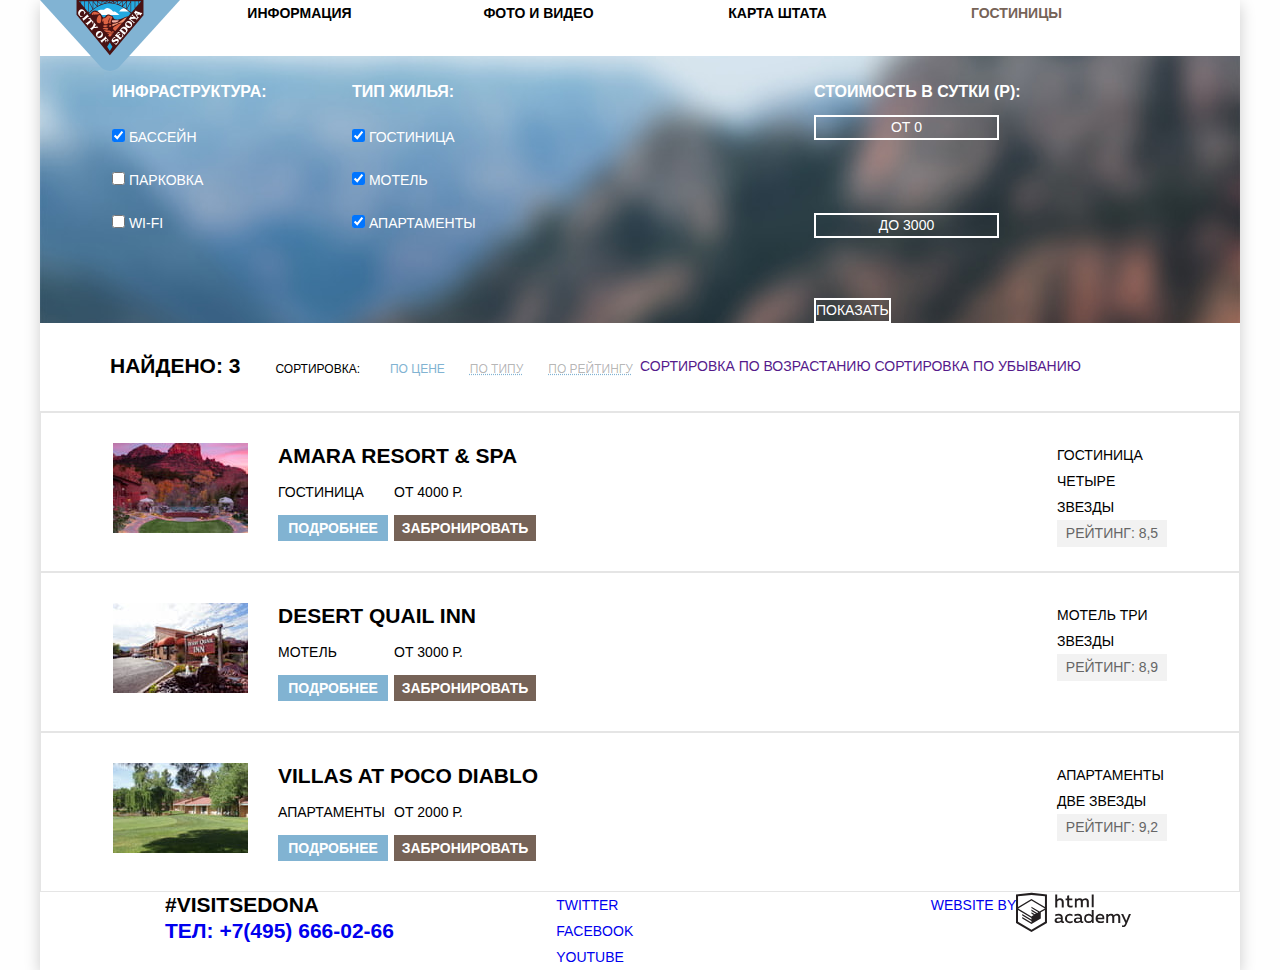
==== commit d26dee0b: "Личный проект: начинаем строить сетку на флексах" ====
--- a/catalog.html
+++ b/catalog.html
@@ -159,7 +159,7 @@
       <footer class="footer catalog-footer">
         <div class="footer-container">
           <p class="footer-contacts">#visitSEDONA<br>
-            Тел: +7(495) 666-02-66
+            <a href="tel:+74956660266">Тел: +7(495) 666-02-66</a>
           </p>
           <ul class="footer-social">
             <li><a class="social-btn" href="#">twitter</a></li>
--- a/css/style.css
+++ b/css/style.css
@@ -151,7 +151,6 @@
   flex-direction: column;
   margin: 0;
   padding: 0;
-  flex-basis: 256;
   flex-shrink: 1;
   width: 320px;
   padding-left: 40px;
@@ -282,15 +281,38 @@
   background-color: #503e33;
   outline: none;
 }
-  .popup-booking {
+  /* .popup-booking {
   display: none;
-}
-.popup-booking {
+} */
+.popup-booking-wrapper {
+  padding: 55px;
   font: inherit;
   font-weight:bold;
   text-align: left;
-}
+  box-shadow: 0px 7px 15px 0 rgba(0, 1, 1, 0.15);
+}
+p.popup-booking {
+  margin: 0;
+}
+p.popup-booking:not(:first-child) {
+  margin-top: 30px;
+}
+.popup-booking label[for="date-of-arrive"] {
+  margin-right: 21px;
+}
+.popup-booking label[for="date-of-departure"] {
+  margin-right: 17px;
+}
+.popup-booking label[for="number-of-adults"] {
+  margin-right: 41px;
+}
+.popup-booking label[for="number-of-children"] {
+  margin-left: 53px;
+  margin-right: 27px;
+}
+
 .popup-booking input{
+  width: 280px;
   font: inherit;
   font-weight: bold;
   text-transform: uppercase;
@@ -305,12 +327,16 @@
   outline: 2px solid #e5e5e5;
 }
 .popup-booking input[type="number"] {
+  width: 38px;
   text-align: center;
 }
 .popup-booking input::placeholder {
   color: #000000;
 }
-
+.btn-submit-booking {
+  margin-top: 54px;
+  padding: 17px 192px 22px;
+}
 .btn-submit-booking,
 .btn-about {
   background-color: #81b3d2;
@@ -526,7 +552,6 @@
   background-color: #ffffff;
   padding: 36px 0;
 }
-}
 .index-footer a{
   color: inherit;
 }
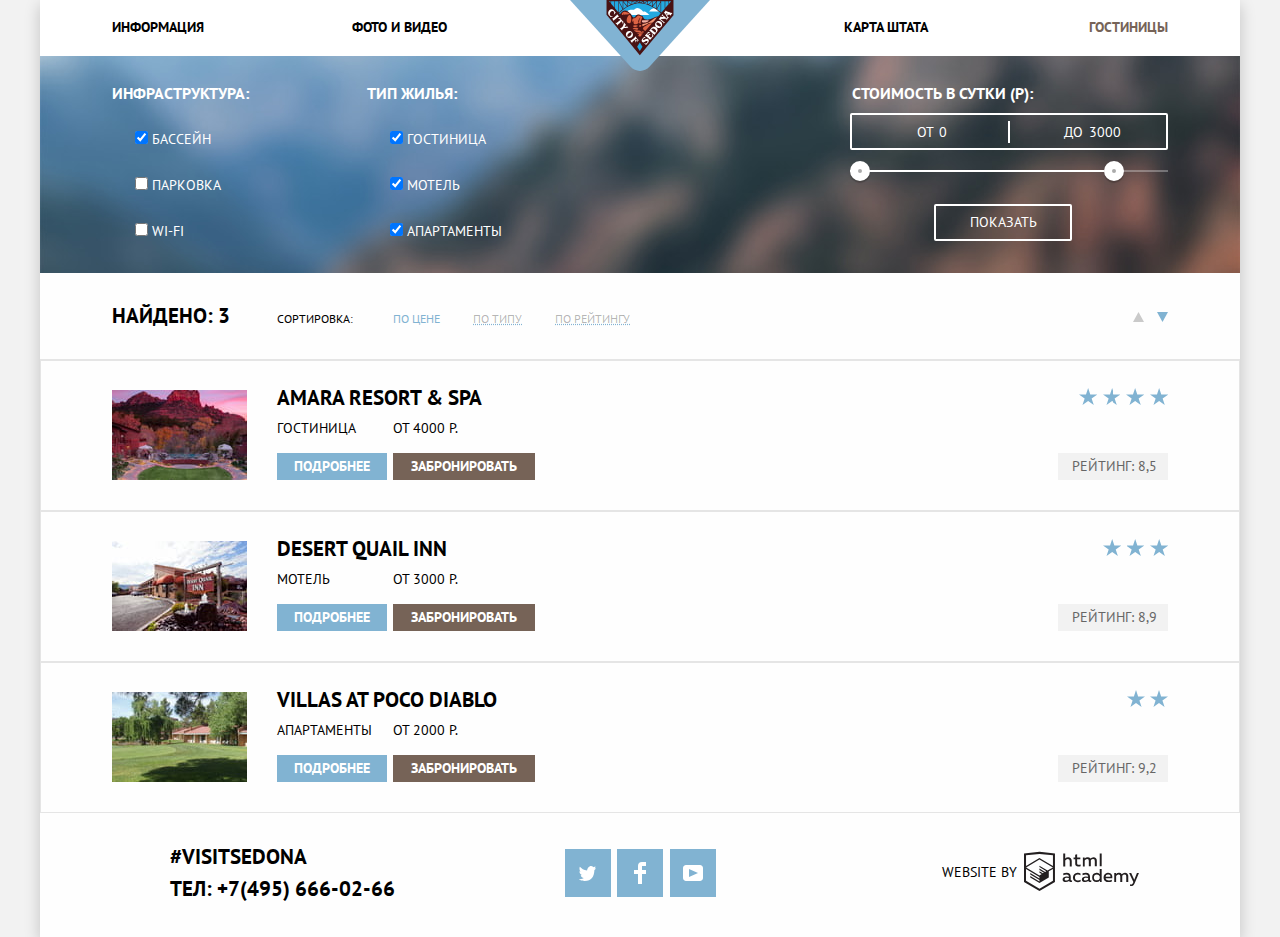
==== commit 84f4c053: "18. Личный проект: начинаем оформление декоративных элементов" ====
--- a/catalog.html
+++ b/catalog.html
@@ -71,12 +71,17 @@
             </ul>
           </fieldset>
           <div class="range-slider">
-            <label for="price-min">Стоимость в сутки (Р):</label><br>
-            <input type="text" name="price-min" id="price-min" value="От 0">
-            <input type="text" name="price-max" value="До 3000">
+            <div class="range-slider-title">Стоимость в сутки (Р):</div>
+            <div class="price-controls">
+              <label class="price-min">от <input type="number" name="price-min" value="0"></label>
+              <label class="price-max">до <input type="number" name="price-max" value="3000"></label>
+            </div>
             <div class="range-slider-track">
-              <div class="range-slider-pin range-slider-pin-min"></div>
-              <div class="range-slider-pin range-slider-pin-max"></div>
+              <div class="scale">
+                <div class="bar"></div>
+              </div>
+              <div class="range-slider-pin range-slider-pin-min" tabindex="0"></div>
+              <div class="range-slider-pin range-slider-pin-max" tabindex="0"></div>
             </div>
             <button class="search-btn" type="submit">Показать</button>
           </div>
@@ -92,8 +97,18 @@
             </ul>
           </div>
           <div class="btn-sorting">
-            <a class="sorting-up" href="">Сортировка по возрастанию</a>
-            <a class="sorting-down" href="">Сортировка по убыванию</a>
+            <a class="sorting-up" href="">
+              <span class="visually-hidden">Сортировка по возрастанию</span>
+              <svg xmlns="http://www.w3.org/2000/svg" width="11" height="10" viewBox="0 0 11 10">
+                  <path fill="#cacaca" d="M5.5 0L0 10h11z"/>
+              </svg>
+            </a>
+            <a class="sorting-down current-sorting" href="">
+              <span class="visually-hidden">Сортировка по убыванию</span>
+              <svg xmlns="http://www.w3.org/2000/svg" width="11" height="10" viewBox="0 0 11 10">
+                <path fill="#cacaca" d="M5.5 10L0 0h11"/>
+              </svg>
+            </a>
           </div>
         </div>
         <section>
@@ -102,7 +117,7 @@
             <li class="hotels">
               <p> <a href=""><img src="img/hotel-amara-resort-spa.jpg" width="135" height="90" alt="Amara Resort & Spa"></a></p>
               <div class="hotels-info-wrapper">
-                <h3>Amara Resort & Spa</h3>
+                <h3><a class="hotel-name" href="">Amara Resort & Spa</a></h3>
                 <span>Гостиница</span>
                 <span>От 4000 Р.</span>
                 <p class="btn-wrapper">
@@ -112,7 +127,7 @@
               </div>
               <div class="raiting-info-wrapper">
                 <div class="stars four-stars">
-                  <span class="hotel-stars"> Гостиница четыре звезды</span>
+                  <span class="hotel-stars visually-hidden"> Гостиница четыре звезды</span>
                 </div>
                 <p class="hotel-raiting">Рейтинг: 8,5</p>
               </div>
@@ -120,7 +135,7 @@
             <li class="hotels">
               <p> <a href=""><img src="img/motel-desert-quail-inn.jpg" width="135" height="90" alt="Desert Quail Inn"></a></p>
               <div class="hotels-info-wrapper">
-                <h3>Desert Quail Inn</h3>
+                <h3><a class="hotel-name" href="">Desert Quail Inn</a></h3>
                 <span>Мотель</span>
                 <span>От 3000 Р.</span>
                 <p class="btn-wrapper">
@@ -130,7 +145,7 @@
               </div>
               <div class="raiting-info-wrapper">
                 <div class="stars three-stars">
-                  <span class="hotel-stars">Мотель три звезды</span>
+                  <span class="hotel-stars visually-hidden">Мотель три звезды</span>
                 </div>
                 <p class="hotel-raiting">Рейтинг: 8,9</p>
               </div>
@@ -138,7 +153,7 @@
             <li class="hotels">
               <p> <a href=""><img src="img/apart-villa-at-poco-diablo.jpg" width="135" height="90" alt="Villas at Poco Diablo"></a></p>
               <div class="hotels-info-wrapper">
-                <h3>Villas at Poco Diablo</h3>
+                <h3><a class="hotel-name" href="">Villas at Poco Diablo</a></h3>
                 <span>Апартаменты</span>
                 <span>От 2000 Р.</span>
                 <p class="btn-wrapper">
@@ -148,7 +163,7 @@
               </div>
               <div class="raiting-info-wrapper">
                 <div class="stars two-stars">
-                  <span class="hotel-stars">Апартаменты две звезды</span>
+                  <span class="hotel-stars visually-hidden">Апартаменты две звезды</span>
                 </div>
                 <p class="hotel-raiting">Рейтинг: 9,2</p>
               </div>
@@ -158,21 +173,34 @@
       </main>
       <footer class="footer catalog-footer">
         <div class="footer-container">
-          <p class="footer-contacts">#visitSEDONA<br>
-            <a href="tel:+74956660266">Тел: +7(495) 666-02-66</a>
-          </p>
+          <div class="footer-contacts-wrapper">
+            <p class="footer-contacts">#visitSEDONA
+              <a href="tel:+74956660266">Тел: +7(495) 666-02-66</a>
+            </p>
+          </div>
           <ul class="footer-social">
-            <li><a class="social-btn" href="#">twitter</a></li>
-            <li><a class="social-btn" href="#">facebook</a></li>
-            <li><a class="social-btn" href="#">youtube</a></li>
+            <li><a class="social-btn" href="#"><span class="visually-hidden">twitter</span>
+              <svg xmlns="http://www.w3.org/2000/svg" xmlns:xlink="http://www.w3.org/1999/xlink" width="17" height="15" viewBox="0 0 17 15">
+                <path fill="#FFF" d="M10.95.144c1.685-.496 2.984.27 3.577 1.179.673-.231 1.331-.481 2.011-.708a2.345 2.345 0 0 1-.857 1.768c.685.17 1.304-.491 1.304-.491-.169 1-1.006 1.788-1.563 2.024-.231 6.75-3.175 11.217-10.077 11.082h-.446c-.41 0-4.164-.46-4.898-1.887 2.271.196 3.893-.422 4.693-1.177-.96-.3-2.679-.477-2.979-2.95.349.106.564.228 1.19.119C1.705 8.247.374 7.53.448 5.33c.285.328 1.067.536 1.34.472C1.085 5.561-.182 2.442.894.85c1.818 1.854 3.735 3.606 7.152 3.773C8.254 2.33 9.183.793 10.95.144z"/></svg>
+            </a></li>
+            <li><a class="social-btn" href="#"><span class="visually-hidden">facebook</span>
+              <svg xmlns="http://www.w3.org/2000/svg" width="12" height="22" viewBox="0 0 12 22">
+                <path fill="#FFF" d="M12 4V0H8a4 4 0 0 0-4 4v4H0v4h4v10h4V12h4V8H8V4h4z"/></svg>
+            </a></li>
+            <li><a class="social-btn youtube" href="#"><span class="visually-hidden">youtube</span>
+              <svg xmlns="http://www.w3.org/2000/svg" xmlns:xlink="http://www.w3.org/1999/xlink" width="20" height="16" viewBox="0 0 20 16">
+                <path fill="#FFF" d="M17 0H3C1.35 0 0 1.35 0 3v10c0 1.65 1.35 3 3 3h14c1.65 0 3-1.35 3-3V3c0-1.65-1.35-3-3-3zM6.027 11.998V4.002L15.014 8l-8.987 3.998z"/></svg>
+            </a></li>
           </ul>
-          <a class="footer-copyright" href="https://htmlacademy.ru/intensive/htmlcss">
-            <span>Website by</span>
-            <svg id="Layer_1" data-name="Layer 1" xmlns="http://www.w3.org/2000/svg" viewBox="0 0 108.08 36.85" width="115" height="41">
+          <div class="footer-copyright-wrapper">
+            <a class="footer-copyright" href="https://htmlacademy.ru/intensive/htmlcss">
+              <span>Website by</span>
+              <svg id="Layer_1" data-name="Layer 1" xmlns="http://www.w3.org/2000/svg" viewBox="0 0 108.08 36.85" width="115" height="41">
               <title>logo-htmlacademy-small1</title>
-              <path d="M44.61,26.88a2,2,0,0,0,.55-0.1v1.33a3.25,3.25,0,0,1-1.18.21,1.67,1.67,0,0,1-1.67-1,4.84,4.84,0,0,1-3.14,1.08c-1.51,0-2.91-.83-2.91-2.55,0-2.13,2-2.79,3.71-2.79a11.08,11.08,0,0,1,2.17.25v-0.3c0-1-.76-1.77-2.19-1.77a7.42,7.42,0,0,0-3,.64v-1.7a10.21,10.21,0,0,1,3.19-.55c2.36,0,3.81,1.12,3.81,3.65v3a0.54,0.54,0,0,0,.49.59h0.17Zm-6.44-1.13A1.35,1.35,0,0,0,39.63,27h0.11a3.39,3.39,0,0,0,2.41-1V24.58a9.72,9.72,0,0,0-1.81-.21c-1,0-2.16.33-2.16,1.38h0Zm12.36-6.11a5,5,0,0,1,2.57.64V22a4.08,4.08,0,0,0-2.3-.7,2.75,2.75,0,1,0,0,5.49,5,5,0,0,0,2.43-.64v1.71a6.27,6.27,0,0,1-2.76.57A4.21,4.21,0,0,1,46,24.51q0-.21,0-0.41a4.32,4.32,0,0,1,4.18-4.46h0.38Zm12.17,7.24a2,2,0,0,0,.55-0.1v1.33a3.25,3.25,0,0,1-1.18.21,1.67,1.67,0,0,1-1.67-1,4.84,4.84,0,0,1-3.14,1.08c-1.51,0-2.91-.83-2.91-2.55,0-2.13,2-2.79,3.71-2.79a11.08,11.08,0,0,1,2.17.25v-0.3c0-1-.76-1.77-2.19-1.77a7.42,7.42,0,0,0-3,.64v-1.7a10.21,10.21,0,0,1,3.19-.55c2.36,0,3.81,1.12,3.81,3.65v3a0.54,0.54,0,0,0,.49.59h0.17Zm-6.44-1.13A1.35,1.35,0,0,0,57.73,27h0.11a3.39,3.39,0,0,0,2.41-1V24.58a9.72,9.72,0,0,0-1.81-.21c-1.06,0-2.16.33-2.16,1.38h0ZM73,16V28.2H71.35V26.88a3.88,3.88,0,0,1-3.19,1.54,4.4,4.4,0,0,1,0-8.78,3.81,3.81,0,0,1,3,1.3V16H73Zm-4.53,5.22a2.76,2.76,0,1,0,0,5.52A2.86,2.86,0,0,0,71.15,25V23A2.91,2.91,0,0,0,68.49,21.27ZM79,19.64c3.31,0,4.46,2.68,3.92,5.09H76.7c0.21,1.5,1.67,2.11,3.19,2.11a6.11,6.11,0,0,0,2.64-.59v1.6a7.14,7.14,0,0,1-3,.57C77,28.42,74.78,27,74.78,24a4.18,4.18,0,0,1,4-4.39H79Zm0.09,1.54a2.28,2.28,0,0,0-2.44,2.1v0.06H81.3A2,2,0,0,0,79.13,21.18Zm5.73,7V19.87h1.65v1a3.81,3.81,0,0,1,2.78-1.27A2.86,2.86,0,0,1,91.89,21a4.12,4.12,0,0,1,2.91-1.33A3.06,3.06,0,0,1,98,23V28.2h-1.9V23.05a1.59,1.59,0,0,0-1.42-1.75H94.42a2.8,2.8,0,0,0-2.07,1.12V28.2h-1.9V23.05A1.59,1.59,0,0,0,89,21.31H88.8a3,3,0,0,0-2.21,1.29v5.63H84.86Zm21.31-8.33h1.9l-3.91,9.46c-0.9,2.17-2.09,2.86-3.35,2.86a4.76,4.76,0,0,1-1.1-.14V30.46a2.86,2.86,0,0,0,.85.12c0.9,0,1.58-.64,2.07-1.9l0.17-.42-4-8.4h2l2.86,6.29ZM38.73,1.46V6.22a3.81,3.81,0,0,1,2.7-1.14,3.25,3.25,0,0,1,3.44,3.4v5.15H43V8.72a1.81,1.81,0,0,0-1.61-2h-0.3a2.93,2.93,0,0,0-2.32,1.39v5.52h-1.9V1.46h1.9ZM49.94,2.31v3h3V6.91h-3v3.81c0,1.1.5,1.46,1.58,1.46a4.49,4.49,0,0,0,1.69-.33v1.6A6.8,6.8,0,0,1,51,13.8a2.55,2.55,0,0,1-2.86-2.74V6.89H46.58V5.26h1.5V2.74Zm5.4,11.31V5.28H57v1A3.81,3.81,0,0,1,59.77,5a2.86,2.86,0,0,1,2.6,1.33A4.12,4.12,0,0,1,65.28,5,3.06,3.06,0,0,1,68.44,8.4v5.21h-1.9V8.46a1.59,1.59,0,0,0-1.42-1.75H64.89a2.8,2.8,0,0,0-2.07,1.12v5.78h-1.9V8.46A1.59,1.59,0,0,0,59.5,6.71H59.27A3,3,0,0,0,57.06,8v5.63H55.34ZM71.17,1.45H73V13.6H71.17V1.45ZM14.71,0H14.55L0,1.54V28.21l14.55,8.66,14.55-8.66V1.54Zm12.5,27.1L14.55,34.64,1.9,27.12V16.18l12.59,7.5V25L5.86,19.9v1.31l8.68,5.21v1.39L5.87,22.65V24l8.68,5.21,8.75-5.24V18.31L27.2,16V27.12Zm0-12.53-3.48,2-1.6,1L14.51,13v1.31L21,18.23H21l-0.14.09-1,.54-5.37-3.2V17l4.24,2.52-1,.67-3.2-1.9v1.31l2.1,1.24L14.5,22.1,2,14.65,14.51,7.11Zm0-1.32L14.49,5.76,1.91,13.25v-10L14.56,1.92,27.21,3.25v10h0Z" transform="translate(0 -0.02)" fill="#231f20"/>
-            </svg>
-          </a>
+                <path d="M44.61,26.88a2,2,0,0,0,.55-0.1v1.33a3.25,3.25,0,0,1-1.18.21,1.67,1.67,0,0,1-1.67-1,4.84,4.84,0,0,1-3.14,1.08c-1.51,0-2.91-.83-2.91-2.55,0-2.13,2-2.79,3.71-2.79a11.08,11.08,0,0,1,2.17.25v-0.3c0-1-.76-1.77-2.19-1.77a7.42,7.42,0,0,0-3,.64v-1.7a10.21,10.21,0,0,1,3.19-.55c2.36,0,3.81,1.12,3.81,3.65v3a0.54,0.54,0,0,0,.49.59h0.17Zm-6.44-1.13A1.35,1.35,0,0,0,39.63,27h0.11a3.39,3.39,0,0,0,2.41-1V24.58a9.72,9.72,0,0,0-1.81-.21c-1,0-2.16.33-2.16,1.38h0Zm12.36-6.11a5,5,0,0,1,2.57.64V22a4.08,4.08,0,0,0-2.3-.7,2.75,2.75,0,1,0,0,5.49,5,5,0,0,0,2.43-.64v1.71a6.27,6.27,0,0,1-2.76.57A4.21,4.21,0,0,1,46,24.51q0-.21,0-0.41a4.32,4.32,0,0,1,4.18-4.46h0.38Zm12.17,7.24a2,2,0,0,0,.55-0.1v1.33a3.25,3.25,0,0,1-1.18.21,1.67,1.67,0,0,1-1.67-1,4.84,4.84,0,0,1-3.14,1.08c-1.51,0-2.91-.83-2.91-2.55,0-2.13,2-2.79,3.71-2.79a11.08,11.08,0,0,1,2.17.25v-0.3c0-1-.76-1.77-2.19-1.77a7.42,7.42,0,0,0-3,.64v-1.7a10.21,10.21,0,0,1,3.19-.55c2.36,0,3.81,1.12,3.81,3.65v3a0.54,0.54,0,0,0,.49.59h0.17Zm-6.44-1.13A1.35,1.35,0,0,0,57.73,27h0.11a3.39,3.39,0,0,0,2.41-1V24.58a9.72,9.72,0,0,0-1.81-.21c-1.06,0-2.16.33-2.16,1.38h0ZM73,16V28.2H71.35V26.88a3.88,3.88,0,0,1-3.19,1.54,4.4,4.4,0,0,1,0-8.78,3.81,3.81,0,0,1,3,1.3V16H73Zm-4.53,5.22a2.76,2.76,0,1,0,0,5.52A2.86,2.86,0,0,0,71.15,25V23A2.91,2.91,0,0,0,68.49,21.27ZM79,19.64c3.31,0,4.46,2.68,3.92,5.09H76.7c0.21,1.5,1.67,2.11,3.19,2.11a6.11,6.11,0,0,0,2.64-.59v1.6a7.14,7.14,0,0,1-3,.57C77,28.42,74.78,27,74.78,24a4.18,4.18,0,0,1,4-4.39H79Zm0.09,1.54a2.28,2.28,0,0,0-2.44,2.1v0.06H81.3A2,2,0,0,0,79.13,21.18Zm5.73,7V19.87h1.65v1a3.81,3.81,0,0,1,2.78-1.27A2.86,2.86,0,0,1,91.89,21a4.12,4.12,0,0,1,2.91-1.33A3.06,3.06,0,0,1,98,23V28.2h-1.9V23.05a1.59,1.59,0,0,0-1.42-1.75H94.42a2.8,2.8,0,0,0-2.07,1.12V28.2h-1.9V23.05A1.59,1.59,0,0,0,89,21.31H88.8a3,3,0,0,0-2.21,1.29v5.63H84.86Zm21.31-8.33h1.9l-3.91,9.46c-0.9,2.17-2.09,2.86-3.35,2.86a4.76,4.76,0,0,1-1.1-.14V30.46a2.86,2.86,0,0,0,.85.12c0.9,0,1.58-.64,2.07-1.9l0.17-.42-4-8.4h2l2.86,6.29ZM38.73,1.46V6.22a3.81,3.81,0,0,1,2.7-1.14,3.25,3.25,0,0,1,3.44,3.4v5.15H43V8.72a1.81,1.81,0,0,0-1.61-2h-0.3a2.93,2.93,0,0,0-2.32,1.39v5.52h-1.9V1.46h1.9ZM49.94,2.31v3h3V6.91h-3v3.81c0,1.1.5,1.46,1.58,1.46a4.49,4.49,0,0,0,1.69-.33v1.6A6.8,6.8,0,0,1,51,13.8a2.55,2.55,0,0,1-2.86-2.74V6.89H46.58V5.26h1.5V2.74Zm5.4,11.31V5.28H57v1A3.81,3.81,0,0,1,59.77,5a2.86,2.86,0,0,1,2.6,1.33A4.12,4.12,0,0,1,65.28,5,3.06,3.06,0,0,1,68.44,8.4v5.21h-1.9V8.46a1.59,1.59,0,0,0-1.42-1.75H64.89a2.8,2.8,0,0,0-2.07,1.12v5.78h-1.9V8.46A1.59,1.59,0,0,0,59.5,6.71H59.27A3,3,0,0,0,57.06,8v5.63H55.34ZM71.17,1.45H73V13.6H71.17V1.45ZM14.71,0H14.55L0,1.54V28.21l14.55,8.66,14.55-8.66V1.54Zm12.5,27.1L14.55,34.64,1.9,27.12V16.18l12.59,7.5V25L5.86,19.9v1.31l8.68,5.21v1.39L5.87,22.65V24l8.68,5.21,8.75-5.24V18.31L27.2,16V27.12Zm0-12.53-3.48,2-1.6,1L14.51,13v1.31L21,18.23H21l-0.14.09-1,.54-5.37-3.2V17l4.24,2.52-1,.67-3.2-1.9v1.31l2.1,1.24L14.5,22.1,2,14.65,14.51,7.11Zm0-1.32L14.49,5.76,1.91,13.25v-10L14.56,1.92,27.21,3.25v10h0Z" transform="translate(0 -0.02)" fill="#231f20"/>
+              </svg>
+            </a>
+          </div>
         </div>
       </footer>
     </div>
--- a/css/style.css
+++ b/css/style.css
@@ -3,33 +3,25 @@
   font-family: 'PT Sans';
   font-style: normal;
   font-weight: 400;
-  src: url('../fonts/pt-sans-v11-latin_cyrillic-regular.eot'); /* IE9 Compat Modes */
   src: local('PT Sans'), local('PTSans-Regular'),
-       url('../fonts/pt-sans-v11-latin_cyrillic-regular.eot?#iefix') format('embedded-opentype'), /* IE6-IE8 */
-       url('../fonts/pt-sans-v11-latin_cyrillic-regular.woff2') format('woff2'), /* Super Modern Browsers */
-       url('../fonts/pt-sans-v11-latin_cyrillic-regular.woff') format('woff'), /* Modern Browsers */
-       url('../fonts/pt-sans-v11-latin_cyrillic-regular.ttf') format('truetype'), /* Safari, Android, iOS */
-       url('../fonts/pt-sans-v11-latin_cyrillic-regular.svg#PTSans') format('svg'); /* Legacy iOS */
+       url('../fonts/pt-sans-v11-latin_cyrillic-regular.woff2') format('woff2'), /* Chrome 26+, Opera 23+, Firefox 39+ */
+       url('../fonts/pt-sans-v11-latin_cyrillic-regular.woff') format('woff'); /* Chrome 6+, Firefox 3.6+, IE 9+, Safari 5.1+ */
 }
 /* pt-sans-700 - latin_cyrillic */
 @font-face {
   font-family: 'PT Sans';
   font-style: normal;
   font-weight: 700;
-  src: url('../fonts/pt-sans-v11-latin_cyrillic-700.eot'); /* IE9 Compat Modes */
   src: local('PT Sans Bold'), local('PTSans-Bold'),
-       url('../fonts/pt-sans-v11-latin_cyrillic-700.eot?#iefix') format('embedded-opentype'), /* IE6-IE8 */
-       url('../fonts/pt-sans-v11-latin_cyrillic-700.woff2') format('woff2'), /* Super Modern Browsers */
-       url('../fonts/pt-sans-v11-latin_cyrillic-700.woff') format('woff'), /* Modern Browsers */
-       url('../fonts/pt-sans-v11-latin_cyrillic-700.ttf') format('truetype'), /* Safari, Android, iOS */
-       url('../fonts/pt-sans-v11-latin_cyrillic-700.svg#PTSans') format('svg'); /* Legacy iOS */
+       url('../fonts/pt-sans-v11-latin_cyrillic-700.woff2') format('woff2'), /* Chrome 26+, Opera 23+, Firefox 39+ */
+       url('../fonts/pt-sans-v11-latin_cyrillic-700.woff') format('woff'); /* Chrome 6+, Firefox 3.6+, IE 9+, Safari 5.1+ */
 }
 
 body {
   min-width: 1280px;
   margin: 0;
   padding: 0;
-  font-family: "PT Sans Narrow", Arial, sans-serif;
+  font-family: "PT Sans", Arial, sans-serif;
   font-size: 14px;
   line-height: 26px;
   color: #000000;
@@ -37,12 +29,13 @@
   background-color: #f2f2f2;
 }
 .container-wrapper {
+  position: relative;
   width: 1200px;
   margin: 0 auto;
   background-color: #ffffff;
   box-shadow: 0px 5px 15px 0 rgba(0, 1, 1, 0.2);
 }
-.catalog-page {
+.catalog-page .container-wrapper {
   background-color: #fefefe;
 }
 a {
@@ -69,23 +62,37 @@
 .header {
   display:flex;
   background-color: #ffffff;
-  max-height: 56px;
+}
+.logo {
+  position:absolute;
+  left: 50%;
+  margin-left: -70px;
 }
 .nav-list {
   display: flex;
   flex-wrap: wrap;
-  width: 1200px;
-  margin: 0px;
+  width: 1056px;
+  margin: 0;
+  margin-left: 72px;
   padding: 0px;
   list-style: none;
 }
 .nav-item {
-  width: 239px;
-  text-align: center;
+  width: 240px;
+}
+.nav-item:nth-child(2) {
+  flex-grow: 1;
 }
 .nav a{
+  display: block;
   color: #000000;
   font-weight: bold;
+  text-align: left;
+  padding: 14px 0 16px;
+}
+.nav-item:nth-child(3) a,
+.nav-item:last-child a{
+  text-align: right;
 }
 .nav a:hover,
 .nav a:focus {
@@ -103,31 +110,34 @@
 
 /* ---------------- MAIN ----------------- */
 .welcome-sedona {
-  min-height: 725px;
+
   text-align: center;
-  background: url("../img/white-mask.svg") no-repeat,
-  #dbe9f2 url("../img/background-index.jpg") no-repeat;
+  background: url("../img/white-mask.svg") no-repeat 0px 450px,
+  #dbe9f2 url("../img/background-index.jpg") no-repeat 0px -83px;
 }
 .image-welcome-sedona {
   margin-top: 76px;
   margin-bottom: 79px;
 }
 .text-welcome-sedona {
-  padding-left:300px;
+  margin: 0;
+  margin-top: -9px;
+  padding-left: 300px;
   padding-right: 300px;
   text-align: center;
   background-color: #ffffff;
-  margin: 0;
 }
 .text-welcome-sedona p:first-child {
+  margin: 0;
   padding-top: 61px;
   font-size: 21px;
   font-weight: bold;
 }
 .text-welcome-sedona p:last-child {
-  margin-top: 38px;
+  margin: 0;
+  margin-top: 27px;
   color: #333333;
-  padding-bottom: 56px;
+  padding-bottom: 51px;
 }
 
 .features-list {
@@ -147,14 +157,19 @@
 }
 .real-city div,
 .devil-bridge div{
-  display: flex;
-  flex-direction: column;
   margin: 0;
   padding: 0;
   flex-shrink: 1;
-  width: 320px;
-  padding-left: 40px;
-  padding-right: 40px;
+}
+.real-city div {
+  width: 300px;
+  padding-left: 50px;
+  padding-right: 50px;
+}
+.devil-bridge div {
+  width: 310px;
+  padding-left: 45px;
+  padding-right: 45px;
 }
 .real-city img,
 .devil-bridge img {
@@ -164,18 +179,24 @@
 .devil-bridge img {
   order: -1;
 }
-
+.features-item span {
+  display: block;
+}
 .features-item h3,
 .features-item p,
 .features-item span {
+  margin: 0;
   text-align: center;
 }
 .features-item h3{
+  margin-top: 47px;
+  margin-bottom: 21px;
   font-size: 21px;
   line-height: 21px;
   font-weight: bold;
 }
 .features-item p {
+  margin-top: 19px;
   line-height: 21px;
   color: #333333;
 }
@@ -192,70 +213,92 @@
 .sublist-item {
   width: 400px;
 }
+.city-feature {
+  position: relative;
+}
 .city-feature h3 {
   margin-top: 161px;
-  margin-bottom: 26px;
+  margin-bottom: 24px;
 }
 .city-feature p {
-  margin-bottom: 87px;
+  margin-left: 55px;
+  margin-right: 55px;
+  margin-bottom: 82px;
 }
 .city-feature-house::before,
 .city-feature-food::before,
 .city-feature-gift::before {
   content: "";
   position: absolute;
+  left: 50%;
   background-repeat:no-repeat;
-  margin-top: 60px;
+
 }
 
 .city-feature-house::before {
+  margin-left: -37.5px;
+  top: 60px;
   width: 75px;
   height: 72px;
   background-image: url("../img/icon-1.svg");
 }
 .city-feature-food::before {
+  margin-left: -37px;
+  top: 61px;
   width: 74px;
   height: 70px;
   background-image: url("../img/icon-2.svg");
 }
 .city-feature-gift::before {
+  margin-left: -32px;
+  top: 56px;
   width: 64px;
   height: 76px;
   background-image: url("../img/icon-3.svg");
 }
 .sublist-item {
   background-color: #eeeeee;
-  /* высота задана временно для сетки */
-  min-height: 256px;
+  text-align: center;
 }
 .sublist-item span{
   display: block;
 }
+.sublist-item h3 {
+  margin-left: 130px;
+  margin-right: 130px;
+}
+.sublist-item p {
+  margin: 19px 71px 59px;
+}
 section.search {
-  display: flex;
-  flex-direction:column;
+  position: relative;
   align-items:center;
   margin: 0;
   padding: 0;
-  /* высота временно для сетки */
-  min-height: 291px;
 }
 .want-to-search p:first-child {
+  margin: 0;
+  margin-top: 50px;
   font-size: 30px;
   font-weight: bold;
   line-height: 36px;
   text-align: center;
-  margin-top: 57px;
 }
 .want-to-search p:last-child {
+  margin:0;
+  margin-top: 25px;
+  margin-bottom: 46px;
   line-height: 24px;
   text-align: center;
-  margin-bottom: 52px;
+
 }
 .btn-popup {
+  display: block;
+  margin-left: auto;
+  margin-right: auto;
   width: 568px;
-  padding-top: 30px;
-  padding-bottom: 30px;
+  padding-top: 31px;
+  padding-bottom: 31px;
 }
 .btn-popup,
 .btn-submit-booking {
@@ -285,40 +328,133 @@
   display: none;
 } */
 .popup-booking-wrapper {
+  position: absolute;
+  left: 50%;
+  width: 458px;
+  margin-left: -284px;
   padding: 55px;
   font: inherit;
   font-weight:bold;
   text-align: left;
+  background-color: #ffffff;
   box-shadow: 0px 7px 15px 0 rgba(0, 1, 1, 0.15);
 }
 p.popup-booking {
-  margin: 0;
-}
-p.popup-booking:not(:first-child) {
-  margin-top: 30px;
+  position: relative;
+  margin: 0;
+  width: 100%;
+}
+p.popup-booking:nth-child(2) {
+  margin-top: 29px;
+  margin-bottom: 30px;
 }
 .popup-booking label[for="date-of-arrive"] {
-  margin-right: 21px;
+  margin-left: 1px;
+  margin-right: 20px;
 }
 .popup-booking label[for="date-of-departure"] {
   margin-right: 17px;
 }
-.popup-booking label[for="number-of-adults"] {
-  margin-right: 41px;
-}
-.popup-booking label[for="number-of-children"] {
-  margin-left: 53px;
-  margin-right: 27px;
-}
-
-.popup-booking input{
-  width: 280px;
+
+.popup-booking [name^="calendar"] {
+  position: absolute;
+  top: 1px;
+  right: 0;
+  height: 38px;
+  width: 38px;
+  border: 0;
+  background-color: transparent;
+  cursor: pointer;
+}
+[name^="calendar"] path {
+  fill: #cacaca;
+}
+[name^="calendar"]:hover path {
+  fill: #000000;
+}
+[name^="calendar"]:active path {
+  fill: #81b3d2;
+}
+.popup-booking input {
+  box-sizing: border-box;
+  width: calc(100% - 113px);
+  padding-top: 6px;
+  padding-bottom: 6px;
+  padding-left: 13px;
+  padding-right: 45px;
   font: inherit;
   font-weight: bold;
   text-transform: uppercase;
   background-color: #f2f2f2;
   border: none;
 }
+.number-of-people {
+  display: flex;
+  flex-wrap: wrap;
+  justify-content: space-between;
+}
+.popup-booking-adults {
+  margin: 0;
+  width: 226px;
+  position: relative;
+}
+.popup-booking-children {
+  margin: 0;
+  width: 179px;
+  position: relative;
+}
+.popup-booking-adults label {
+  margin-right: 38px;
+}
+.popup-booking label[for="number-of-children"] {
+  margin-right: 25px;
+}
+.popup-booking-adults input,
+.popup-booking-children input {
+  width: 112px;
+  text-align: center;
+  padding-right: 0;
+}
+.minus,
+.plus {
+  position: absolute;
+  padding: 0;
+  border: 0;
+  background-color: #f2f2f2;
+  width: 38px;
+  height: 38px;
+  color: transparent;
+  cursor: pointer;
+}
+.plus {
+  right: 0;
+}
+.minus::after {
+  content: "";
+  position: absolute;
+  top: 18px;
+  left: 13px;
+  width: 10px;
+  height: 3px;
+  background-color: rgba(0, 1, 1, 0.15);
+}
+.plus::after,
+.plus::before {
+  content: "";
+  position: absolute;
+  width: 11px;
+  height: 3px;
+  background-color: rgba(0, 1, 1, 0.15);
+}
+.plus::before {
+  transform: rotate(90deg);
+  top: 18px;
+  left: 13px;
+}
+.plus::after {
+  top: 18px;
+  left: 13px;
+}
 .popup-booking input:hover {
   background-color: #ebebeb;
 }
@@ -326,16 +462,22 @@
   background-color: transparent;
   outline: 2px solid #e5e5e5;
 }
-.popup-booking input[type="number"] {
-  width: 38px;
-  text-align: center;
+.minus:hover::after,
+.plus:hover::after,
+.plus:hover::before {
+  background-color: #000000;
+}
+.minus:active::after,
+.plus:active::after,
+.plus:active::before {
+  background-color: #81b3d2;
 }
 .popup-booking input::placeholder {
   color: #000000;
 }
 .btn-submit-booking {
   margin-top: 54px;
-  padding: 17px 192px 22px;
+  padding: 17px 196px;
 }
 .btn-submit-booking,
 .btn-about {
@@ -360,13 +502,14 @@
 .find-hotel {
   display: flex;
   flex-wrap: wrap;
-  padding-top: 25px;
+  padding-top: 27px;
   padding-left: 72px;
   padding-right: 72px;
+  padding-bottom: 6px;
   color: #ffffff;
   background-color: #3e698b;
   background-image: url("../img/filter-background.jpg");
-  background-position: 0 40%; /*40% - временное смещение, чтобы белый текст был читабелен на этом фоне*/
+  background-position: 0 -295px;
   background-repeat: no-repeat;
 }
 .find-hotel fieldset {
@@ -384,44 +527,129 @@
   line-height: 21px;
 }
 .find-hotel ul {
-  display: flex;
-  flex-direction: column;
-  margin: 0;
-  padding: 0;
-  width: 240px;
+  margin: 0;
+  padding: 0;
+  width: 255px;
   list-style: none;
   line-height: 21px;
 }
 .hotel-infrastructure li,
 .hotel-type li {
-  margin-bottom: 22px;
+  margin-bottom: 25px;
 }
 .hotel-infrastructure li:last-child
 .hotel-type li:last-child {
   margin-bottom: 31px;
 }
+.hotel-infrastructure label,
+.hotel-type label {
+  padding-left: 23px;
+}
 .range-slider {
-  width: 354px;
+  width: 318px;
   margin-left: auto;
 }
-.range-slider input,
+.range-slider-title {
+  margin-bottom: 9px;
+  margin-left: 2px;
+  font-weight: 600;
+  font-size: 16px;
+  line-height: 21px;
+}
+.price-controls {
+  position: relative;
+  height: 33px;
+  margin-bottom: 20px;
+  font-size: 0;
+  border: 2px solid #ffffff;
+  border-radius: 2px;
+}
+.price-controls::after {
+  content: "";
+  position: absolute;
+  top: 50%;
+  left: 50%;
+  transform: translate(-50%, -50%);
+  width: 2px;
+  height: 22px;
+  background: #ffffff;
+}
+.price-controls label {
+  display: inline-block;
+  font-size: 14px;
+  line-height: 33px;
+  font-weight: normal;
+  vertical-align: top;
+  cursor: pointer;
+}
+.price-controls .price-min {
+  width: 90px;
+  padding-left: 65px;
+}
+.price-controls .price-max {
+  width: 90px;
+  padding-left: 57px;
+}
+.price-controls input {
+  width: 50px;
+  margin: 0;
+  color: inherit;
+  font: inherit;
+  font-weight:normal;
+  background: none;
+  border: none;
+}
+.price-controls input::-webkit-outer-spin-button,
+.price-controls input::-webkit-inner-spin-button {
+    -webkit-appearance: none;
+    margin: 0;
+}
+.range-slider-track {
+  position: relative;
+  margin-bottom: 32px;
+}
+.range-slider-track .scale {
+  height: 2px;
+  background: rgba(255, 255, 255, 0.3);
+}
+.range-slider-track .bar {
+  width: 80%;
+  height: 2px;
+  background: #ffffff;
+}
+.range-slider-pin {
+  position: absolute;
+  top: -9px;
+  width: 4px;
+  height: 4px;
+  background: #ababab;
+  border: 8px solid #ffffff;
+  border-radius: 50%;
+  box-shadow: 0 2px 1px 0 rgba(0, 1, 1, 0.2);
+  cursor: pointer;
+}
+.range-slider-pin-min {
+  left: 0;
+}
+.range-slider-pin-max {
+  left: 80%;
+}
+.range-slider-pin:hover,
+.range-slider-pin:focus {
+  background: #1c4f80;
+}
 .search-btn {
-  padding: 0;
-  margin: 0;
-  font: inherit;
+  display: block;
+  margin: 0 96px 0 auto;
+  padding: 6px 33px 7px 34px;
   font-size: 14px;
-  font-weight: normal;
-  line-height: 21px;
+  line-height: 20px;
   color: #ffffff;
   text-transform: uppercase;
-  text-align: center;
-  vertical-align: middle;
-  background-color: transparent;
-  border: 2px solid white;
-}
-.range-slider input {
-  margin-top: 13px;
-  margin-bottom: 60px;
+  background: transparent;
+  border: 2px solid #ffffff;
+  border-radius: 2px;
+  cursor: pointer;
 }
 .search-btn:hover,
 .search-btn:focus {
@@ -432,10 +660,9 @@
   display: flex;
   width: 100%;
   padding-top: 30px;
-  padding-bottom: 30px;
+  padding-bottom: 28px;
   border-bottom: 1px solid #e5e5e5;
 }
-
 .search-results {
   display: flex;
   align-items: baseline;
@@ -449,16 +676,16 @@
   list-style: none;
 }
 .search-results span:first-child {
-  margin-left: 70px;
-  margin-right: 35px;
+  margin-left: 72px;
+  margin-right: 47px;
   font-size: 21px;
   font-weight: bold;
 }
 .search-results span:nth-child(2) {
-  margin-right: 30px;
+  margin-right: 40px;
 }
 .search-results li {
- margin-right: 25px;
+ margin-right: 33px;
 }
 .search-results li:last-child {
   margin-right: 0;
@@ -487,72 +714,130 @@
   color: #81b3d2;
   text-decoration: none;
 }
+.btn-sorting {
+  display: flex;
+  justify-content: space-between;
+  align-items: center;
+  width: 35px;
+  margin-right: 72px;
+  margin-left: auto;
+}
+.sorting-up:hover path,
+.sorting-up:focus path,
+.sorting-down:hover path,
+.sorting-down:focus path{
+  fill: #231f20;
+}
+.sorting-up:active path,
+.sorting-down:active path,
+.current-sorting path {
+  fill: #81b3d2;
+}
+
 .hotels-results {
-  display: flex;
-  flex-direction: column;
   margin: 0;
   padding: 0;
 }
 .hotels {
   display: flex;
   flex-wrap: wrap;
-  padding: 0 72px;
+  padding: 24px 71px 22px;
   border: 1px solid #e5e5e5;
 }
 .hotels p {
   margin: 0;
 }
 .hotels img {
-  margin: 30px 30px 30px 0;
+  margin-top: 5px;
+  margin-right: 30px;
 }
 .hotels-info-wrapper {
   display: flex;
   flex-wrap: wrap;
-  align-content: space-between;
-  width: 300px;
-  margin-top: 30px;
-  margin-bottom: 30px;
+  align-content: flex-start;
+  margin: 0;
+  padding: 0;
+  width: 260px;
 }
 .hotels-results h3 {
   margin: 0;
   font-size: 21px;
   font-weight: bold;
 }
+.hotel-name {
+  margin: 0;
+  color: inherit;
+}
+.hotel-name:hover,
+.hotel-name:focus {
+  color: #81b3d2;
+}
+.hotel-name:active {
+  color: rgba(0, 0, 0, 0.3);
+}
 .hotels-info-wrapper span {
+  margin-top: 4px;
   width: 110px;
   margin-right: 6px;
 }
-.btn-wrapper {
-  display: flex;
+p.btn-wrapper {
+  display: flex;
+  margin-top: 12px;
 }
 .btn-wrapper .btn-about {
   width: 110px;
   margin-right: 6px;
+  padding-bottom: 1px;
 }
 .btn-wrapper .btn-booking {
   width: 142px;
 }
 .raiting-info-wrapper {
-  margin-top: 29px;
+  display: flex;
+  flex-wrap: wrap;
+  justify-content: flex-end;
   margin-left: auto;
+  margin-bottom: 8px;
   width: 110px;
-
+}
+.stars {
+  margin-top: 3px;
+  height: 18px;
+  background-image: url("../img/star.svg");
+  background-repeat: space;
+}
+.four-stars {
+  width: 89px;
+}
+.three-stars {
+  width: 65px;
+}
+.two-stars {
+  width: 41px;
 }
 .hotel-raiting {
+  align-self: flex-end;
+  width: 100%;
   padding-top: 3px;
   padding-bottom: 3px;
   color: #666666;
   line-height: 21px;
   text-align: center;
+  padding-left: 2px;
   background-color: #f2f2f2;
 }
 
 /* ---------------- FOOTER ----------------- */
+.footer {
+  padding: 31px 0 35px;
+}
 .index-footer {
-  background-color: #ffffff;
-  padding: 36px 0;
-}
-.index-footer a{
+  position: absolute;
+  margin-top: -129px;
+  z-index: 1;
+  background-color: rgba(254, 254, 254, 0.9);
+}
+.footer a{
   color: inherit;
 }
 .footer-container {
@@ -560,34 +845,72 @@
   margin: 0;
   padding: 0;
 }
+.footer-contacts-wrapper,
+.footer-social,
+.footer-copyright-wrapper {
+  width: 400px;
+}
 .footer-contacts {
   margin: 0;
-  margin-left: 125px;
-  margin-right: 162px;
-  width: 230px;
   font-size: 21px;
   font-weight: bold;
+  padding-left: 124px;
+}
+.catalog-footer .footer-contacts {
+  padding-left: 130px;
+}
+.footer-contacts a {
+  display: block;
+  margin-top: 6px;
 }
 .footer-social {
-  margin: 0;
-  padding: 0;
-  margin-right: 225px;
-  width: 150px;
-}
-ul.footer-social {
+  display: flex;
+  flex-wrap: wrap;
+  justify-content: center;
+  margin: 0;
+  padding: 0;
+  padding-top: 5px;
   list-style: none;
 }
+.social-btn {
+  display: flex;
+  align-items: center;
+  justify-content: center;
+  margin-right: 6px;
+  width: 46px;
+  height: 48px;
+  background-color: #81b3d2;
+}
+.social-btn.youtube {
+  margin-right: 0;
+  margin-left: 1px;
+}
+.social-btn:hover,
+.social-btn:focus {
+  background-color: #669ec0;
+}
+.social-btn:active {
+  background-color: #5496bd;
+}
+.social-btn:active path {
+  opacity: 0.3;
+}
 .footer-copyright {
   display: flex;
   flex-wrap: wrap;
   margin: 0;
   padding: 0;
-  margin-right: 100px;
-  width: 210px;
-}
-.footer-copyright path:hover {
+  padding-top: 7px;
+  justify-content: center;
+  align-items: center;
+}
+.footer-copyright span {
+  margin-right: 7px;
+}
+.footer-copyright:hover path,
+.footer-copyright:focus path {
   fill: #81b3d2;
 }
-.footer-copyright path:active {
+.footer-copyright:active path {
   fill:#bdbbbc;
 }
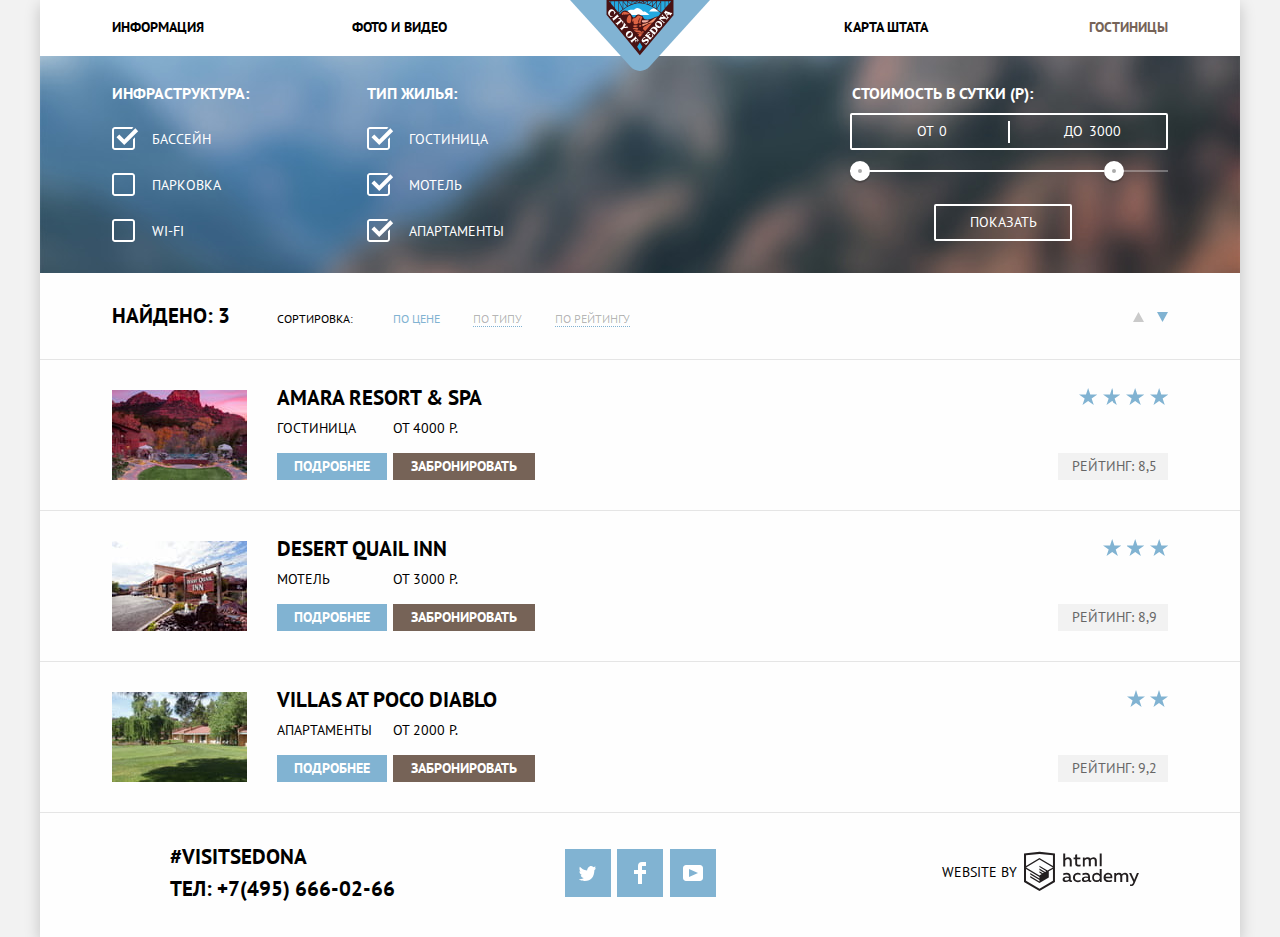
==== commit bfc89f21: "Личный проект: завершаем вёрстку" ====
--- a/catalog.html
+++ b/catalog.html
@@ -29,19 +29,22 @@
             <ul class="hotel-infrastructure">
               <li>
                 <label>
-                  <input type="checkbox" name="swimmingpool" checked>
+                  <input class="checkbox-input visually-hidden" type="checkbox" name="swimmingpool" checked>
+                  <span class="checkbox"></span>
                   Бассейн
                 </label>
               </li>
               <li>
                 <label>
-                  <input type="checkbox" name="parking">
+                  <input class="checkbox-input visually-hidden" type="checkbox" name="parking">
+                  <span class="checkbox"></span>
                   Парковка
                 </label>
               </li>
               <li>
                 <label>
-                  <input type="checkbox" name="wi-fi">
+                  <input class="checkbox-input visually-hidden" type="checkbox" name="wi-fi">
+                  <span class="checkbox"></span>
                   Wi-Fi
                 </label>
               </li>
@@ -52,19 +55,22 @@
             <ul class="hotel-type">
               <li>
                 <label>
-                  <input type="checkbox" name="hotel" checked>
+                  <input class="checkbox-input visually-hidden" type="checkbox" name="hotel" checked>
+                  <span class="checkbox"></span>
                   Гостиница
                 </label>
               </li>
               <li>
                 <label>
-                  <input type="checkbox" name="motel" checked>
+                  <input class="checkbox-input visually-hidden" type="checkbox" name="motel" checked>
+                  <span class="checkbox"></span>
                   Мотель
                 </label>
               </li>
               <li>
                 <label>
-                  <input type="checkbox" name="apart" checked>
+                  <input class="checkbox-input visually-hidden" type="checkbox" name="apart" checked>
+                  <span class="checkbox"></span>
                   Апартаменты
                 </label>
               </li>
--- a/css/style.css
+++ b/css/style.css
@@ -16,7 +16,6 @@
        url('../fonts/pt-sans-v11-latin_cyrillic-700.woff2') format('woff2'), /* Chrome 26+, Opera 23+, Firefox 39+ */
        url('../fonts/pt-sans-v11-latin_cyrillic-700.woff') format('woff'); /* Chrome 6+, Firefox 3.6+, IE 9+, Safari 5.1+ */
 }
-
 body {
   min-width: 1280px;
   margin: 0;
@@ -79,20 +78,19 @@
 }
 .nav-item {
   width: 240px;
+  padding: 14px 0 16px;
+  text-align: left;
 }
 .nav-item:nth-child(2) {
   flex-grow: 1;
 }
+.nav-item:nth-child(3),
+.nav-item:last-child {
+  text-align: right;
+}
 .nav a{
-  display: block;
   color: #000000;
   font-weight: bold;
-  text-align: left;
-  padding: 14px 0 16px;
-}
-.nav-item:nth-child(3) a,
-.nav-item:last-child a{
-  text-align: right;
 }
 .nav a:hover,
 .nav a:focus {
@@ -110,7 +108,6 @@
 
 /* ---------------- MAIN ----------------- */
 .welcome-sedona {
-
   text-align: center;
   background: url("../img/white-mask.svg") no-repeat 0px 450px,
   #dbe9f2 url("../img/background-index.jpg") no-repeat 0px -83px;
@@ -136,10 +133,9 @@
 .text-welcome-sedona p:last-child {
   margin: 0;
   margin-top: 27px;
+  padding-bottom: 51px;
   color: #333333;
-  padding-bottom: 51px;
-}
-
+}
 .features-list {
   display: flex;
   flex-wrap: wrap;
@@ -151,14 +147,15 @@
 .real-city,
 .devil-bridge {
   display: flex;
-  margin: 0;
-  padding: 0;
-  flex-wrap: wrap;
+  flex-wrap: wrap;
+  margin: 0;
+  padding: 0;
 }
 .real-city div,
 .devil-bridge div{
   margin: 0;
   padding: 0;
+  padding-bottom: 20px;
   flex-shrink: 1;
 }
 .real-city div {
@@ -208,7 +205,6 @@
 div.illustrated-feature {
   background-color: #81b3d2;
 }
-
 .city-feature,
 .sublist-item {
   width: 400px;
@@ -232,26 +228,24 @@
   position: absolute;
   left: 50%;
   background-repeat:no-repeat;
-
-}
-
+}
 .city-feature-house::before {
+  top: 60px;
   margin-left: -37.5px;
-  top: 60px;
   width: 75px;
   height: 72px;
   background-image: url("../img/icon-1.svg");
 }
 .city-feature-food::before {
+  top: 61px;
   margin-left: -37px;
-  top: 61px;
   width: 74px;
   height: 70px;
   background-image: url("../img/icon-2.svg");
 }
 .city-feature-gift::before {
+  top: 56px;
   margin-left: -32px;
-  top: 56px;
   width: 64px;
   height: 76px;
   background-image: url("../img/icon-3.svg");
@@ -290,13 +284,12 @@
   margin-bottom: 46px;
   line-height: 24px;
   text-align: center;
-
 }
 .btn-popup {
   display: block;
+  width: 568px;
   margin-left: auto;
   margin-right: auto;
-  width: 568px;
   padding-top: 31px;
   padding-bottom: 31px;
 }
@@ -330,6 +323,9 @@
 .popup-booking-wrapper {
   position: absolute;
   left: 50%;
+  display: flex;
+  flex-wrap: wrap;
+  justify-content: space-between;
   width: 458px;
   margin-left: -284px;
   padding: 55px;
@@ -341,6 +337,8 @@
 }
 p.popup-booking {
   position: relative;
+  display: flex;
+  align-items: center;
   margin: 0;
   width: 100%;
 }
@@ -348,20 +346,12 @@
   margin-top: 29px;
   margin-bottom: 30px;
 }
-.popup-booking label[for="date-of-arrive"] {
-  margin-left: 1px;
-  margin-right: 20px;
-}
-.popup-booking label[for="date-of-departure"] {
-  margin-right: 17px;
-}
-
 .popup-booking [name^="calendar"] {
   position: absolute;
   top: 1px;
   right: 0;
+  width: 38px;
   height: 38px;
-  width: 38px;
   border: 0;
   background-color: transparent;
   cursor: pointer;
@@ -376,10 +366,12 @@
   fill: #81b3d2;
 }
 .popup-booking input {
-  box-sizing: border-box;
-  width: calc(100% - 113px);
-  padding-top: 6px;
-  padding-bottom: 6px;
+  -webkit-box-sizing: border-box;
+     -moz-box-sizing: border-box;
+          box-sizing: border-box;
+  width: 346px;
+  height: 38px;
+  margin-left: auto;
   padding-left: 13px;
   padding-right: 45px;
   font: inherit;
@@ -389,76 +381,79 @@
   border: none;
 }
 .number-of-people {
-  display: flex;
-  flex-wrap: wrap;
+  -webkit-box-sizing: border-box;
+     -moz-box-sizing: border-box;
+          box-sizing: border-box;
+  display: flex;
   justify-content: space-between;
-}
-.popup-booking-adults {
-  margin: 0;
-  width: 226px;
-  position: relative;
-}
+  align-items: center;
+  width: 225px;
+}
+.popup-booking-adults,
 .popup-booking-children {
-  margin: 0;
-  width: 179px;
-  position: relative;
-}
-.popup-booking-adults label {
-  margin-right: 38px;
-}
-.popup-booking label[for="number-of-children"] {
-  margin-right: 25px;
-}
-.popup-booking-adults input,
-.popup-booking-children input {
-  width: 112px;
+  display: flex;
+  justify-content: space-between;
+  -webkit-box-sizing: border-box;
+     -moz-box-sizing: border-box;
+          box-sizing: border-box;
+  margin: 0;
+  padding: 0;
+}
+.children-booking-wrapper {
+  padding-left: 47px;
+}
+.number-of-people input {
+  width: 38px;
+  height: 38px;
+  padding: 0;
+  font: inherit;
+  font-weight: bold;
+  text-transform: uppercase;
   text-align: center;
-  padding-right: 0;
+  background-color: #f2f2f2;
+  border: none;
+}
+.number-of-people input::-webkit-outer-spin-button,
+.number-of-people input::-webkit-inner-spin-button {
+  -webkit-appearance: none;
+  margin: 0;
+}
+.number-of-people input[type='number'] {
+  -moz-appearance: textfield;
 }
 .minus,
 .plus {
-  position: absolute;
+  position: relative;
+  height: 38px;
+  width: 38px;
   padding: 0;
   border: 0;
-  background-color: #f2f2f2;
-  width: 38px;
-  height: 38px;
   color: transparent;
+  background: #f2f2f2;
   cursor: pointer;
 }
-.plus {
-  right: 0;
-}
-.minus::after {
-  content: "";
-  position: absolute;
-  top: 18px;
-  left: 13px;
-  width: 10px;
-  height: 3px;
-  background-color: rgba(0, 1, 1, 0.15);
-}
+.minus::after,
 .plus::after,
 .plus::before {
   content: "";
   position: absolute;
+  top: 18px;
+  left: 14px;
   width: 11px;
   height: 3px;
   background-color: rgba(0, 1, 1, 0.15);
 }
+
 .plus::before {
-  transform: rotate(90deg);
-  top: 18px;
-  left: 13px;
-}
-.plus::after {
-  top: 18px;
-  left: 13px;
-}
-.popup-booking input:hover {
+  -webkit-transform: rotate(90deg);
+         transform: rotate(90deg);
+}
+.popup-booking input:hover,
+.number-of-people input:hover {
   background-color: #ebebeb;
 }
-.popup-booking input:focus {
+.popup-booking input:focus,
+.number-of-people input:focus {
   background-color: transparent;
   outline: 2px solid #e5e5e5;
 }
@@ -473,6 +468,12 @@
   background-color: #81b3d2;
 }
 .popup-booking input::placeholder {
+  color: #000000;
+}
+.popup-booking input::-moz-placeholder {
+  opacity: 1;
+}
+.popup-booking input:-ms-input-placeholder {
   color: #000000;
 }
 .btn-submit-booking {
@@ -498,7 +499,6 @@
   background-color: #5496bd;
   outline: none;
 }
-
 .find-hotel {
   display: flex;
   flex-wrap: wrap;
@@ -527,11 +527,11 @@
   line-height: 21px;
 }
 .find-hotel ul {
-  margin: 0;
-  padding: 0;
   width: 255px;
+  margin: 0;
+  padding: 0;
+  line-height: 21px;
   list-style: none;
-  line-height: 21px;
 }
 .hotel-infrastructure li,
 .hotel-type li {
@@ -543,7 +543,37 @@
 }
 .hotel-infrastructure label,
 .hotel-type label {
-  padding-left: 23px;
+  position: relative;
+  cursor: pointer;
+}
+.hotel-infrastructure label {
+  padding-left: 40px;
+}
+.hotel-type label {
+  padding-left: 42px;
+}
+.hotel-infrastructure .checkbox,
+.hotel-type .checkbox {
+  position: absolute;
+  left: 0;
+  top: -3px ;
+  width: 27px;
+  height: 23px;
+  background-image: url("data:image/svg+xml,%3Csvg xmlns='http://www.w3.org/2000/svg' width='23' height='23' viewBox='0 0 23 23'%3E%3Cpath fill='%23fff' d='M20 2c.542 0 1 .458 1 1v17c0 .542-.458 1-1 1H3c-.542 0-1-.458-1-1V3c0-.542.458-1 1-1h17m0-2H3C1.35 0 0 1.35 0 3v17c0 1.65 1.35 3 3 3h17c1.65 0 3-1.35 3-3V3c0-1.65-1.35-3-3-3z'/%3E%3C/svg%3E");
+  background-repeat: no-repeat;
+}
+.checkbox-input:checked + .checkbox {
+  background-image: url("data:image/svg+xml,%3Csvg xmlns='http://www.w3.org/2000/svg' width='27' height='23' viewBox='0 0 27 23'%3E%3Cpath fill='%23fff' d='M7.285 7.486l-2.829 2.829 7.783 7.783L26.171 4.166l-2.828-2.829-11.104 11.102z'/%3E%3Cpath fill='%23fff' d='M21 20c0 .542-.458 1-1 1H3c-.542 0-1-.458-1-1V3c0-.542.458-1 1-1h16.908L21.493.415A2.96 2.96 0 0 0 20 0H3C1.35 0 0 1.35 0 3v17c0 1.65 1.35 3 3 3h17c1.65 0 3-1.35 3-3v-9.829l-2 2V20z'/%3E%3C/svg%3E");
+}
+.checkbox-input:disabled + .checkbox {
+  background-image: url("data:image/svg+xml,%3Csvg xmlns='http://www.w3.org/2000/svg' width='23' height='23' viewBox='0 0 23 23'%3E%3Cpath fill='%236a6a6a' d='M20 2c.542 0 1 .458 1 1v17c0 .542-.458 1-1 1H3c-.542 0-1-.458-1-1V3c0-.542.458-1 1-1h17m0-2H3C1.35 0 0 1.35 0 3v17c0 1.65 1.35 3 3 3h17c1.65 0 3-1.35 3-3V3c0-1.65-1.35-3-3-3z'/%3E%3C/svg%3E");
+}
+.checkbox-input:disabled:checked + .checkbox {
+  background-image: url("data:image/svg+xml,%3Csvg xmlns='http://www.w3.org/2000/svg' width='27' height='23' viewBox='0 0 27 23'%3E%3Cpath fill='%236a6a6a' d='M7.285 7.486l-2.829 2.829 7.783 7.783L26.171 4.166l-2.828-2.829-11.104 11.102z'/%3E%3Cpath fill='%236a6a6a' d='M21 20c0 .542-.458 1-1 1H3c-.542 0-1-.458-1-1V3c0-.542.458-1 1-1h16.908L21.493.415A2.96 2.96 0 0 0 20 0H3C1.35 0 0 1.35 0 3v17c0 1.65 1.35 3 3 3h17c1.65 0 3-1.35 3-3v-9.829l-2 2V20z'/%3E%3C/svg%3E");
+}
+.checkbox-input:focus + .checkbox,
+.checkbox-input:checked:focus + .checkbox {
+  outline: 2px solid #ffffff;
 }
 .range-slider {
   width: 318px;
@@ -569,7 +599,8 @@
   position: absolute;
   top: 50%;
   left: 50%;
-  transform: translate(-50%, -50%);
+  -webkit-transform: translate(-50%, -50%);
+          transform: translate(-50%, -50%);
   width: 2px;
   height: 22px;
   background: #ffffff;
@@ -596,13 +627,18 @@
   color: inherit;
   font: inherit;
   font-weight:normal;
+  line-height: 100%;
   background: none;
   border: none;
 }
 .price-controls input::-webkit-outer-spin-button,
 .price-controls input::-webkit-inner-spin-button {
-    -webkit-appearance: none;
-    margin: 0;
+  -webkit-appearance: none;
+          appearance: none;
+  margin: 0;
+}
+.price-controls input[type='number'] {
+  -moz-appearance: textfield;
 }
 .range-slider-track {
   position: relative;
@@ -685,7 +721,7 @@
   margin-right: 40px;
 }
 .search-results li {
- margin-right: 33px;
+  margin-right: 33px;
 }
 .search-results li:last-child {
   margin-right: 0;
@@ -697,7 +733,7 @@
 }
 .search-sorting a {
   color: rgba(0, 0, 0, 0.3);
-  text-decoration: underline dotted #81b3d2;
+  border-bottom: 1px dotted #81b3d2;
 }
 .search-sorting a:hover,
 .search-sorting a:focus {
@@ -712,7 +748,7 @@
 .search-sorting .current-sorting:focus,
 .search-sorting .current-sorting:active {
   color: #81b3d2;
-  text-decoration: none;
+  border-bottom: none;
 }
 .btn-sorting {
   display: flex;
@@ -733,7 +769,6 @@
 .current-sorting path {
   fill: #81b3d2;
 }
-
 .hotels-results {
   margin: 0;
   padding: 0;
@@ -741,8 +776,8 @@
 .hotels {
   display: flex;
   flex-wrap: wrap;
-  padding: 24px 71px 22px;
-  border: 1px solid #e5e5e5;
+  padding: 25px 72px 22px;
+  border-bottom: 1px solid #e5e5e5;
 }
 .hotels p {
   margin: 0;
@@ -833,8 +868,8 @@
 }
 .index-footer {
   position: absolute;
+  z-index: 1;
   margin-top: -129px;
-  z-index: 1;
   background-color: rgba(254, 254, 254, 0.9);
 }
 .footer a{
@@ -852,9 +887,9 @@
 }
 .footer-contacts {
   margin: 0;
+  padding-left: 124px;
   font-size: 21px;
   font-weight: bold;
-  padding-left: 124px;
 }
 .catalog-footer .footer-contacts {
   padding-left: 130px;
@@ -877,6 +912,7 @@
   align-items: center;
   justify-content: center;
   margin-right: 6px;
+  margin-bottom: 5px;
   width: 46px;
   height: 48px;
   background-color: #81b3d2;
@@ -898,11 +934,11 @@
 .footer-copyright {
   display: flex;
   flex-wrap: wrap;
-  margin: 0;
-  padding: 0;
-  padding-top: 7px;
   justify-content: center;
   align-items: center;
+  margin: 0;
+  padding: 0;
+  padding-top: 7px;
 }
 .footer-copyright span {
   margin-right: 7px;
